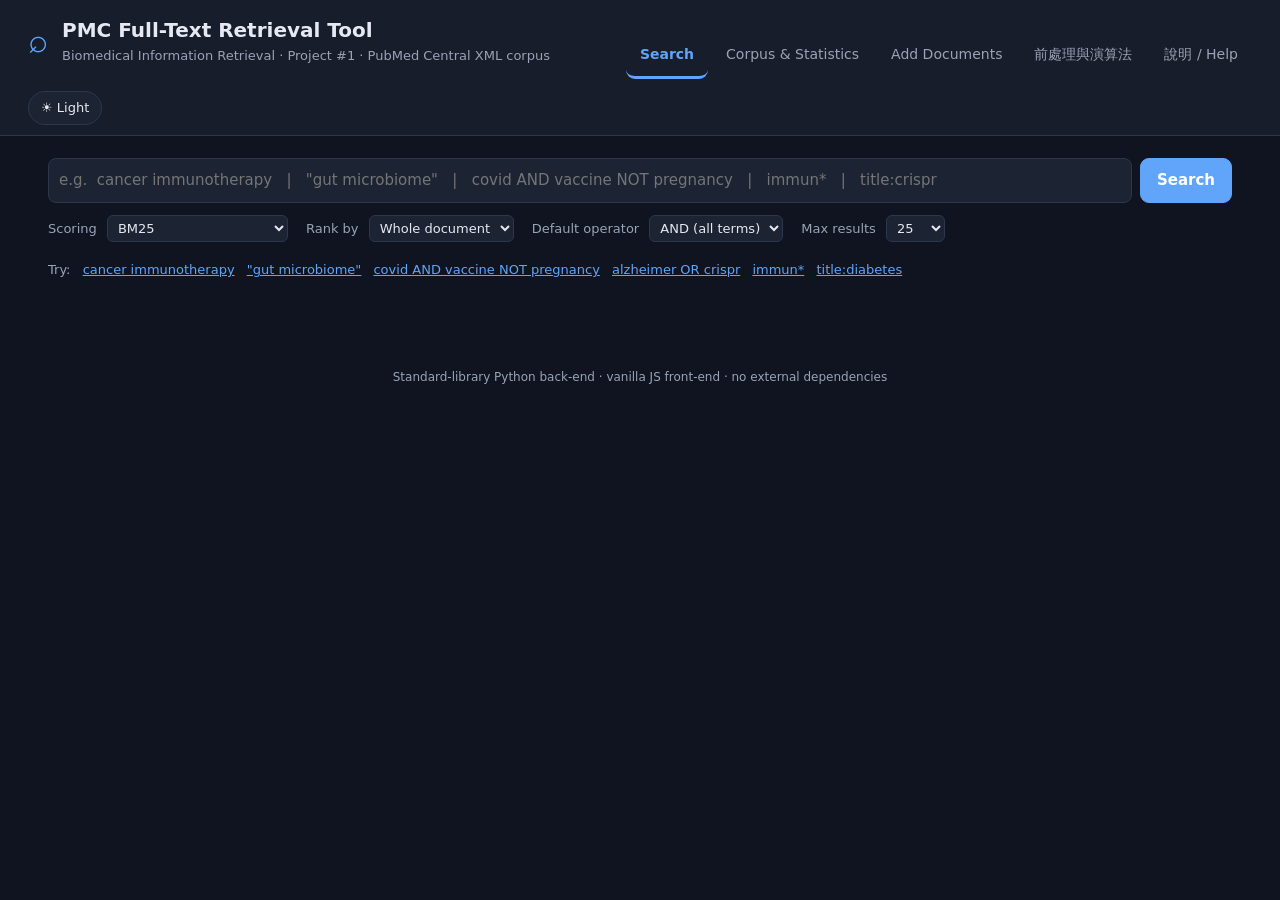
==== static/index.html @ c8be3fc7 "Help: rename course label to 人工智慧資訊檢索 Co-Authored-By: Claude Fable 5.1 <noreply@anthropic.com>" ====
<!doctype html>
<html lang="en">
<head>
<meta charset="utf-8">
<meta name="viewport" content="width=device-width, initial-scale=1">
<title>PMC Full-Text Retrieval Tool</title>
<link rel="stylesheet" href="/static/style.css">
  <script>try{document.documentElement.setAttribute('data-theme',localStorage.getItem('theme')||'dark')}catch(e){document.documentElement.setAttribute('data-theme','dark')}</script>
</head>
<body>
<header class="top">
  <div class="brand">
    <span class="logo">⌕</span>
    <div>
      <h1>PMC Full-Text Retrieval Tool</h1>
      <p class="sub">Biomedical Information Retrieval · Project #1 · PubMed Central XML corpus</p>
    </div>
  </div>
  <nav class="tabs">
    <button class="tab active" data-tab="search">Search</button>
    <button class="tab" data-tab="corpus">Corpus &amp; Statistics</button>
    <button class="tab" data-tab="upload">Add Documents</button>
    <button class="tab" data-tab="algo">前處理與演算法</button>
    <button class="tab" data-tab="help">說明 / Help</button>
  </nav>
  <button id="theme-toggle" class="theme-btn" title="切換深色 / 淺色模式">🌙 Dark</button>
</header>

<main>
  <!-- ============ SEARCH ============ -->
  <section id="tab-search" class="panel active">
    <form id="search-form" class="searchbar" autocomplete="off">
      <input id="q" type="search" placeholder='e.g.  cancer immunotherapy   |   "gut microbiome"   |   covid AND vaccine NOT pregnancy   |   immun*   |   title:crispr' required>
      <button type="submit" class="primary">Search</button>
    </form>
    <div class="options">
      <label>Scoring
        <select id="method">
          <option value="bm25">BM25</option>
          <option value="tfidf">TF-IDF</option>
          <option value="count">Match count (boolean)</option>
        </select>
      </label>
      <label>Rank by
        <select id="scope">
          <option value="all">Whole document</option>
          <option value="abstract">Abstract only</option>
          <option value="body">Body only</option>
          <option value="title">Title only</option>
        </select>
      </label>
      <label>Default operator
        <select id="op">
          <option value="AND">AND (all terms)</option>
          <option value="OR">OR (any term)</option>
        </select>
      </label>
      <label>Max results
        <select id="limit">
          <option>10</option><option selected>25</option><option>50</option><option>100</option>
        </select>
      </label>
      <span class="examples">Try:
        <a href="#" data-q="cancer immunotherapy">cancer immunotherapy</a>
        <a href="#" data-q='"gut microbiome"'>"gut microbiome"</a>
        <a href="#" data-q="covid AND vaccine NOT pregnancy">covid AND vaccine NOT pregnancy</a>
        <a href="#" data-q="alzheimer OR crispr">alzheimer OR crispr</a>
        <a href="#" data-q="immun*">immun*</a>
        <a href="#" data-q="title:diabetes">title:diabetes</a>
      </span>
    </div>

    <div id="analysis" class="analysis hidden"></div>
    <div id="summary" class="summary"></div>
    <div id="term-chart" class="chart-box hidden"></div>
    <div id="results"></div>
  </section>

  <!-- ============ DOCUMENT VIEW ============ -->
  <section id="tab-doc" class="panel">
    <div class="doc-toolbar">
      <button id="back" class="ghost">← Back to results</button>
      <label class="check"><input type="checkbox" id="show-eos" checked> Show sentence boundaries</label>
      <label class="check"><input type="checkbox" id="show-hl" checked> Highlight query terms</label>
      <label class="check"><input type="checkbox" id="only-hits"> Only sentences with matches</label>
    </div>
    <div id="doc"></div>
  </section>

  <!-- ============ CORPUS ============ -->
  <section id="tab-corpus" class="panel">
    <div id="corpus"></div>
  </section>

  <!-- ============ UPLOAD ============ -->
  <section id="tab-upload" class="panel">
    <div class="card">
      <h2>Fetch from PubMed / PMC by ID</h2>
      <p>Paste <b>PMIDs</b> or <b>PMC IDs</b>, one per line (commas, <code>PMID:</code> prefixes and PubMed / PMC URLs are fine too).
        PMIDs are converted with the NCBI ID Converter, the JATS XML is downloaded with E-utilities <code>efetch</code>,
        parsed, indexed immediately and saved to <code>data/</code>. Only open-access articles have full text in PMC;
        for the others the PubMed record (<b>title + abstract</b>) is fetched and indexed instead, so abstract retrieval always works.</p>
      <textarea id="fetch-ids" rows="7" spellcheck="false" placeholder="32895440&#10;PMC7536103&#10;PMID: 33301246"></textarea>
      <div class="row">
        <button id="fetch-btn" class="primary">Fetch &amp; index</button>
        <label class="check"><input type="checkbox" id="fetch-replace"> Re-download if already indexed</label>
        <span id="fetch-msg" class="muted"></span>
      </div>
      <table id="fetch-results" class="fetch hidden"></table>
    </div>
    <div class="card">
      <h2>Add PMC XML documents to the index</h2>
      <p>Select one or more PubMed Central XML files (<code>.xml</code> / <code>.nxml</code>, JATS format, e.g. downloaded from
        <a href="https://pmc.ncbi.nlm.nih.gov/" target="_blank" rel="noopener">pmc.ncbi.nlm.nih.gov</a> or via E-utilities
        <code>efetch.fcgi?db=pmc&amp;id=PMC7536103&amp;retmode=xml</code>). They are parsed, tokenised, stemmed and added
        to the inverted index immediately; a copy is stored in the <code>data/</code> directory.</p>
      <input type="file" id="files" accept=".xml,.nxml,text/xml,application/xml" multiple>
      <button id="upload-btn" class="primary">Upload &amp; index</button>
      <pre id="upload-log" class="log"></pre>
    </div>
    <div class="card">
      <h2>Remove a document</h2>
      <p>Removes the article from the index <b>and deletes its file in <code>data/</code></b>, so it stays removed after a restart.</p>
      <input id="remove-id" placeholder="PMC id, e.g. PMC7536103">
      <button id="remove-btn">Remove from index</button>
      <span id="remove-msg"></span>
    </div>
    <div class="card">
      <h2>Documents in the index <button id="indexed-refresh" class="small">Refresh</button></h2>
      <table id="indexed-list" class="fetch"></table>
    </div>
  </section>

  <!-- ============ ALGORITHMS ============ -->
  <section id="tab-algo" class="panel">
    <div class="card help">
      <h2>1. 斷詞 Tokenization 與小寫化 Case folding</h2>
      <p>規則只有一條：<b>連續的字母或數字</b>是一個 token，其餘字元（連字號、撇號、括號、標點）都是分隔符，接著全部轉小寫。
        這讓 <code>T-cell</code>、<code>T cell</code> 都能互相匹配，但也有代價——下面的反例都是這個系統真實的行為：</p>
      <table class="kv">
        <tr><td><code>US</code>、<code>WHO</code>、<code>IT</code></td><td>小寫後變成 <code>us</code>、<code>who</code>、<code>it</code>，正好是停用詞而被<b>整個丟掉</b>。查 "WHO guidelines" 只剩 guidelines。</td></tr>
        <tr><td><code>AIDS</code> / <code>aids</code></td><td>都變成詞幹 <code>aid</code>，疾病名和「幫助」混在一起（同形異義）。</td></tr>
        <tr><td><code>SARS</code> → <code>sars</code> → <code>sar</code></td><td>Porter 步驟 1a 把結尾的 s 當複數去掉。查 <code>sars</code> 沒問題（查詢詞也走同一條路），但萬用字元 <code>sars*</code> 比對的是索引裡的詞幹 <code>sar</code>，會失敗。</td></tr>
        <tr><td><code>1,024</code>、<code>p&lt;0.05</code></td><td>逗號與小數點切開數字：<code>1</code>、<code>024</code>、<code>0</code>、<code>05</code>。</td></tr>
        <tr><td><code>IL-6</code> / <code>IL6</code></td><td>前者切成 <code>il</code>、<code>6</code>，後者是單一 token <code>il6</code>，兩種寫法對不上（除非用片語 <code>"IL 6"</code>）。</td></tr>
      </table>
      <div class="try">
        <input id="analyze-text" placeholder='輸入一段文字試試，例如：WHO reported that SARS-CoV-2 infected T-cells (n=1,024).' value="WHO reported that SARS-CoV-2 infected T-cells in 1,024 patients. Immunotherapies were generalized by Dr. Smith et al.">
        <button id="analyze-btn" class="primary">分析</button>
      </div>
      <div id="analyze-out"></div>
    </div>

    <div class="card help">
      <h2>2. 停用詞 Stop words：Snowball 經典清單 + 生醫補充</h2>
      <p>經典清單有兩個常見來源：<b>SMART</b> 系統（Salton, 1971）的 571 字清單，以及 <b>Snowball</b> 詞幹器專案附帶的 174 字英文清單（NLTK 內建的就是這份）。
        本系統採用較保守的 Snowball 清單，再加上 17 個生醫論文高頻、但沒有鑑別力的詞（候選字以語料的 document frequency 掃描，只保留沒有主題意義的語氣詞與連接詞）。停用詞被移除後<b>位置編號仍保留</b>，所以片語 <code>"role of the gut"</code> 仍能以 role 與 gut 相距 3 個位置來比對。</p>
      <div class="try"><input id="sw-filter" placeholder="篩選（輸入字母，三份清單同時篩選）"></div>
      <div class="two">
        <div><h4 id="sw-snowball-h">Snowball 英文停用詞 <span class="badge used">本系統使用</span></h4><div id="sw-snowball" class="chips"></div></div>
        <div><h4 id="sw-bio-h">生醫論文補充 <span class="badge used">本系統使用</span></h4><div id="sw-bio" class="chips"></div>
          <p class="hint" style="margin-top:8px">為什麼加這些：<code>et</code>、<code>al</code> 來自 <i>et al.</i>，每篇論文出現數十次；<code>may</code>、<code>might</code>、<code>however</code>、<code>therefore</code>、<code>thus</code>、<code>furthermore</code> 是學術寫作的語氣詞與連接詞，幾乎每篇都出現。曾列入的 <code>us</code> 與 <code>shall</code> 因語料中幾乎不出現、且 us 會誤傷 U.S. 而移除。</p></div>
      </div>
      <h4 id="sw-smart-h">SMART 系統停用詞（Salton, 1971） <span class="badge ref">僅供比較，本系統未使用</span> <button id="sw-smart-toggle" class="small">展開</button></h4>
      <p class="hint" id="sw-smart-note"></p>
      <div id="sw-smart" class="chips hidden"></div>
    </div>

    <div class="card help">
      <h2>3. Porter 詞幹演算法（1980）：五個步驟</h2>
      <p>核心概念是 <b>measure m</b>：把字寫成 [C](VC)<sup>m</sup>[V] 的形式，m 是「母音串接子音串」的次數，例如 m(tr)=0、m(trouble)=1、m(troubles)=2。每條規則都要求去掉字尾後剩餘部分的 m 夠大，避免把短字砍壞（<code>rate</code> 不會變 <code>rat</code>）。</p>
      <table class="kv steps">
        <tr><th>步驟</th><th>規則</th><th>例子</th></tr>
        <tr><td>1a</td><td>複數：sses→ss、ies→i、s→(去掉)；ss 不動</td><td>patients→patient、therapies→therapi、class→class</td></tr>
        <tr><td>1b</td><td>去 -ed / -ing（剩餘部分須含母音），再修補結尾：at/bl/iz 補 e、雙子音變單、cvc 補 e</td><td>generalized→generalize、hopping→hop、filing→file</td></tr>
        <tr><td>1c</td><td>結尾 y→i（剩餘部分含母音）</td><td>therapy→therapi、happy→happi</td></tr>
        <tr><td>2</td><td>m&gt;0 時長字尾對應：ational→ate、ization→ize、iveness→ive、biliti→ble …</td><td>organization→organize、sensitiviti→sensitive</td></tr>
        <tr><td>3</td><td>m&gt;0 時：icate→ic、ative→(去)、alize→al、ical→ic、ful / ness→(去)</td><td>generalize→general、analytical→analytic</td></tr>
        <tr><td>4</td><td>m&gt;1 時直接砍字尾：ement、ance、ence、able、ment、ant、ent、ism、ate、iti、ous、ive、ize、ion(前面須為 s/t)、al、er、ic、ou</td><td>general→gener、organize→organ、adjustment→adjust</td></tr>
        <tr><td>5a / 5b</td><td>去掉結尾 e（m&gt;1，或 m=1 且非 cvc）；ll→l（m&gt;1）</td><td>activate→activ、controll→control</td></tr>
      </table>
      <div class="try">
        <input id="stem-word" placeholder="輸入一個或多個字，以空白或逗號分隔" value="immunotherapies, generalized, organization, analyses, sars">
        <button id="stem-btn" class="primary">逐步詞幹化</button>
      </div>
      <div id="stem-out"></div>

      <h4>它做得好的地方（同一概念的變形合併）</h4>
      <div id="stem-good" class="stem-groups"></div>
      <h4>反例：演算法無法處理的情況</h4>
      <p class="hint">Porter 是純規則、不查字典，所以會有兩種錯誤：<b>over-stemming</b>（不同意思的字被併成同一詞幹）與 <b>under-stemming</b>（同一個字的變形沒被併在一起）。以下全部是本系統即時計算的真實結果。</p>
      <div id="stem-bad" class="stem-groups"></div>
    </div>

    <div class="card help">
      <h2>4. 實作來源：現成函式庫 vs 從零實作</h2>
      <table class="kv">
        <tr><td>本專案</td><td><code>ir/porter.py</code> 依 Porter 1980 論文的五步驟描述自行實作，<code>ir/stopwords.py</code> 為手動整理的清單，<code>ir/tokenizer.py</code> 為正規表達式斷詞。整個專案<b>只用 Python 標準庫</b>，沒有 import 任何第三方套件；單元測試以 Porter 論文附的範例驗證輸出。</td></tr>
        <tr><td>NLTK</td><td><code>nltk.stem.PorterStemmer</code>（含 Porter 原版與 NLTK 修訂版）、<code>nltk.stem.SnowballStemmer("english")</code>（Porter2，較新的改良版）、<code>nltk.corpus.stopwords</code>（即 Snowball 174 字清單）。</td></tr>
        <tr><td>snowballstemmer / PyStemmer</td><td>Snowball 官方的 C 實作與 Python 綁定，支援 20 多種語言，速度最快。</td></tr>
        <tr><td>scikit-learn</td><td><code>sklearn.feature_extraction.text.ENGLISH_STOP_WORDS</code>（318 字，源自 Glasgow IR 清單）；<code>TfidfVectorizer</code> 可直接做 TF-IDF，但不含詞幹化。</td></tr>
        <tr><td>spaCy / Stanza</td><td>不做詞幹化而做 <b>lemmatization</b>（查字典還原原形：mice→mouse、analyses→analysis），需要詞性標注模型，能修正上面大部分反例，但無法用純標準庫實作。</td></tr>
      </table>
    </div>
  </section>

  <!-- ============ HELP ============ -->
  <section id="tab-help" class="panel">
    <div class="card help">
      <p class="hint">滑鼠移到 <i class="info" data-tip="像這樣：專有名詞旁的圓圈圖示會顯示中文解釋。">ⓘ</i> 圖示上可看到專有名詞的解釋。</p>

      <h2>查詢語法</h2>
      <table class="kv">
        <tr><td><code>cancer immunotherapy</code></td><td>一般關鍵字，以「預設運算子」組合：<b>AND</b> 表示每個詞都要出現，<b>OR</b> 表示任一個詞出現即可</td></tr>
        <tr><td><code>covid AND vaccine NOT pregnancy</code></td><td>Boolean 運算子<i class="info" data-tip="布林檢索模型：把每個詞對應到「包含該詞的文件集合」，再用交集 (AND)、聯集 (OR)、差集 (NOT) 做集合運算。">ⓘ</i>（<code>AND</code>、<code>OR</code>、<code>NOT</code>、<code>-term</code>），可加括號；優先順序<i class="info" data-tip="運算子優先順序 (precedence)：NOT 最先結合，其次 AND，最後 OR。例如 a OR b AND c 會被解讀成 a OR (b AND c)。">ⓘ</i> 為 NOT &gt; AND &gt; OR</td></tr>
        <tr><td><code>"gut microbiome"</code></td><td>Phrase query<i class="info" data-tip="片語查詢：詞必須「相鄰且順序相同」。系統利用倒排索引中記錄的詞位置 (position) 來檢查相鄰關係。">ⓘ</i>，使用 positional index<i class="info" data-tip="位置索引：倒排索引除了記錄「哪些文件含有此詞」，也記錄「該詞出現在文件的第幾個位置」，因此能支援片語與鄰近查詢。">ⓘ</i> 比對；片語中的 stop word<i class="info" data-tip="停用詞：the、of、is 等出現頻率極高但沒有辨識力的詞。索引時移除以縮小索引並提高效率。">ⓘ</i> 會被跳過但保留位置間距，例如 <code>"role of the gut"</code> 會比對 role 與 gut 相距 3 個位置</td></tr>
        <tr><td><code>immun*</code></td><td>Prefix wildcard<i class="info" data-tip="前綴萬用字元：展開成索引中所有以 immun 開頭的詞 (immun, immunotherapi, immunosuppress…)，再以 OR 合併其結果。">ⓘ</i>，比對所有以 <em>immun</em> 開頭的索引詞</td></tr>
        <tr><td><code>title:crispr</code>、<code>abstract:vaccine</code>、<code>body:…</code></td><td>Field 限制<i class="info" data-tip="欄位檢索：索引時記錄每篇文件的標題、摘要、內文在位置流中的區間，查詢時只保留落在該區間的命中位置。">ⓘ</i>，只在指定欄位中比對</td></tr>
      </table>

      <h2>新增文章</h2>
      <p>在 <b>Add Documents</b> 分頁貼上 PMID 或 PMC ID（每行一個），按 <b>Fetch &amp; index</b>：系統先用 NCBI ID Converter 把 PMID 轉成 PMCID，再用 E-utilities <code>efetch</code> 下載 JATS XML，解析後立即建入索引並存到 <code>data/</code>。只有 open access 文章在 PMC 有全文；沒有全文的 PMID 會改從 PubMed 抓<b>標題與摘要</b>建索引（文件 ID 以 <code>PMID</code> 開頭，狀態表標示 abstract only）。</p>

      <h2>處理流程 (pipeline)</h2>
      <ol>
        <li><b>Parsing 解析</b> – 讀取 JATS XML<i class="info" data-tip="JATS (Journal Article Tag Suite)：PubMed Central 全文文章使用的 XML 標準格式，內含 <front>(書目資料)、<body>(內文)、<back>(參考文獻) 三大區塊。">ⓘ</i>，取出標題、摘要、章節標題、內文段落與 metadata（作者、期刊、年份、關鍵字）。引用標記、表格與參考文獻清單會被移除，避免大量無意義的數字與人名進入索引。</li>
        <li><b>Tokenization 斷詞</b><i class="info" data-tip="斷詞：把連續文字切成一個個 token (詞)。本系統以「連續的字母或數字」為一個 token，連字號會切開：COVID-19 → covid、19。">ⓘ</i> – 以連續的字母/數字為單位；連字號會切開（<code>COVID-19</code> → <code>covid</code>、<code>19</code>）。</li>
        <li><b>Normalization 正規化</b> – 轉小寫、移除 191 個 stop word、以 Porter stemming<i class="info" data-tip="Porter 詞幹演算法 (1980)：用五個步驟依序去除英文字尾 (-s, -ed, -ing, -ation, -ness…)，把 immunotherapy / immunotherapies 都化為同一詞幹 immunotherapi，使不同詞形能互相匹配。本系統為自行實作。">ⓘ</i> 取詞幹（自行實作 1980 年的演算法）。</li>
        <li><b>Indexing 建立索引</b> – Inverted index<i class="info" data-tip="倒排索引：以「詞」為 key，value 是含有此詞的文件清單 (posting list)。查詢時直接查表，不必掃描全部文件。本系統的 posting 還記錄每個出現位置。">ⓘ</i>：<code>term → {doc → [positions]}</code>，並記錄文件長度與各欄位的位置區間。</li>
        <li><b>Matching 比對</b> – 對 posting list 做集合運算 (AND/OR/NOT)、以位置差比對片語、展開前綴萬用字元。</li>
        <li><b>Field scoring 分欄評分</b> – 每篇命中文件同時計算四個分數：整篇 (all)、title、abstract、body。欄位分數只使用落在該欄位的命中位置，長度正規化也改用該欄位自己的長度與語料中該欄位的平均長度（摘要跟摘要比、內文跟內文比）。<b>Rank by</b> 選單決定用哪個分數排序；選 abstract 時只在摘要有命中的文件才會出現。結果卡右側會並列顯示三個欄位分數。</li>
        <li><b>Ranking 排序</b> – Okapi BM25<i class="info" data-tip="BM25：目前最常用的機率式排序函數。分數 = Σ IDF(t) × tf×(k1+1) / (tf + k1×(1−b+b×dl/avgdl))。tf 越高分數越高但會飽和 (k1=1.5 控制)，長文件會被正規化 (b=0.75 控制)，稀有詞 (IDF 高) 權重較大。">ⓘ</i>（k1 = 1.5、b = 0.75），或 TF-IDF<i class="info" data-tip="TF-IDF：詞頻 (term frequency，詞在文件中出現次數) × 逆文件頻率 (inverse document frequency，log(N/df)，出現在越少文件的詞越重要)。本系統使用 (1+log tf) × log(N/df) 再除以 √文件長度做正規化。">ⓘ</i>，或單純命中次數；標題中的命中乘以 1.25 倍加權。</li>
        <li><b>Presentation 呈現</b> – 以最相關的句子作為 snippet<i class="info" data-tip="摘要片段：從文件中挑出「含最多不同查詢詞」的句子顯示，並將命中的詞反白。">ⓘ</i>、關鍵字反白、命中位置分布圖 (match map)、詞頻圖表與文件統計。</li>
      </ol>

      <h2>句子偵測 (EOS<i class="info" data-tip="End Of Sentence：句子結尾。單純以句號切分在生醫文獻中會嚴重高估句數 (Fig. 2、et al.、0.05、E. coli 都含句號)，因此需要規則判斷。">ⓘ</i>) – 規則式方法</h2>
      <p>候選的句子邊界為 <code>. ! ?</code>（或刪節號）加上可有可無的右引號/右括號，之後接空白。符合以下任一情況時<em>不會</em>切句：</p>
      <ul>
        <li>下一個字元是小寫字母（句子應以大寫、數字、括號或符號開頭）；</li>
        <li>句號前的詞是已知縮寫<i class="info" data-tip="縮寫表 (abbreviation list)：e.g., i.e., et al., Fig., Dr., vs., approx., No., Ref., Eq., Vol., Jan. 等約 90 個，定義在 ir/sentence.py。">ⓘ</i>（<em>e.g., i.e., et al., Fig., Dr., vs., approx., No., Ref., Eq., Vol., Jan.…</em>）；</li>
        <li>句號前的詞只有一個字母（人名縮寫 <em>J. R. Smith</em>、屬名 <em>E. coli</em>）或是帶點的縮寫（<em>a.m.</em>、<em>U.S.</em>）；</li>
        <li>句號夾在數字之間（<em>0.05</em>）— 後面沒有空白，根本不會成為候選。</li>
      </ul>
      <p>段落結尾與標題一定視為句子結束。介面同時顯示 naive 方法<i class="info" data-tip="樸素方法：遇到每一個 . ! ? 就切一句，作為比較基準 (baseline)。在本語料庫中 naive 約 9,000 句，規則式約 6,800 句。">ⓘ</i>（見到 <code>. ! ?</code> 就切）的句數以供比較。</p>

      <h2>統計指標說明</h2>
      <table class="kv">
        <tr><td>Characters</td><td>字元數（含空白）；另有不含空白的版本</td></tr>
        <tr><td>Tokens / Words</td><td>token 為字母或數字的連續片段；word 只計純字母的 token（不含 2020、19 這類數字）</td></tr>
        <tr><td>Unique words</td><td>轉小寫後不重複的 word 數量</td></tr>
        <tr><td>Index terms / Unique terms</td><td>經 stop word 移除與 stemming 後留下的索引詞數量／不重複詞幹數量</td></tr>
        <tr><td>Sentences</td><td>規則式 EOS 偵測得到的句數；naive 為基準值</td></tr>
        <tr><td>Lexical diversity</td><td>詞彙多樣性<i class="info" data-tip="= 不重複詞幹數 ÷ 索引詞總數 (type-token ratio)。越接近 1 表示用詞越多樣。">ⓘ</i> = unique terms ÷ index terms</td></tr>
        <tr><td>df / cf</td><td>df<i class="info" data-tip="document frequency：含有此詞的文件數，用於計算 IDF。">ⓘ</i> = 含此詞的文件數；cf<i class="info" data-tip="collection frequency：此詞在整個語料庫中出現的總次數。">ⓘ</i> = 此詞在全語料庫的總出現次數</td></tr>
      </table>
      <p class="author"><b>作者</b> 胡元楨 · 學號 P77141105 · 人工智慧資訊檢索 專案一</p>
    </div>
  </section>
</main>
<footer>Standard-library Python back-end · vanilla JS front-end · no external dependencies</footer>
<script src="/static/app.js"></script>
</body>
</html>
---- static/style.css ----
:root{--bg:#f6f7fb;--card:#fff;--surface:#fff;--surface2:#f9fafb;--surface3:#f3f4f8;--ink:#1d2333;--muted:#6b7280;--line:#e5e7ef;--accent:#2563eb;--accent2:#7c3aed;--mark:#fde68a;--ok:#059669;--warn:#d97706;--danger:#dc2626;--bar:#93c5fd;--bar2:#c4b5fd;--code:#eef0f6;--track:#eef0f6;--tip-bg:#1d2333;--tip-ink:#f8fafc;--hit:#fffbea;--ellip-bg:#f3e8ff;--ellip:#7c3aed;--accent-soft:#eff6ff;--accent-line:#bfdbfe}
:root[data-theme="dark"]{--bg:#0f1420;--card:#171d2b;--surface:#1c2333;--surface2:#212a3b;--surface3:#263043;--ink:#e6e9f2;--muted:#9aa3b5;--line:#2d374b;--accent:#60a5fa;--accent2:#a78bfa;--mark:#7a5c0a;--ok:#34d399;--warn:#fbbf24;--danger:#f87171;--bar:#3b82f6;--bar2:#8b5cf6;--code:#263043;--track:#2a3347;--tip-bg:#e6e9f2;--tip-ink:#111827;--hit:#2a2a1a;--ellip-bg:#3b2a63;--ellip:#c4b5fd;--accent-soft:#1e2a44;--accent-line:#2f4a7a;color-scheme:dark}
*{box-sizing:border-box}
html,body{margin:0;padding:0;background:var(--bg);color:var(--ink);font:15px/1.55 system-ui,-apple-system,"Segoe UI",Roboto,"Helvetica Neue",Arial,sans-serif}
a{color:var(--accent)}
code{background:var(--code);padding:1px 5px;border-radius:4px;font-size:.9em}
header.top{background:var(--card);border-bottom:1px solid var(--line);padding:14px 28px 0;display:flex;align-items:flex-end;flex-wrap:wrap;gap:12px 18px}
.brand{display:flex;gap:14px;align-items:center;padding-bottom:12px}
.logo{font-size:34px;color:var(--accent)}
h1{margin:0;font-size:20px}
.sub{margin:0;color:var(--muted);font-size:13px}
.tabs{display:flex;gap:4px;margin-left:auto}
.tab{background:none;border:0;border-bottom:3px solid transparent;padding:10px 14px;font-size:14px;cursor:pointer;color:var(--muted)}
.tab.active{color:var(--accent);border-bottom-color:var(--accent);font-weight:600}
main{max-width:1240px;margin:0 auto;padding:22px 28px 60px}
.panel{display:none}.panel.active{display:block}
.hidden{display:none!important}
footer{color:var(--muted);font-size:12px;text-align:center;padding:20px}

.searchbar{display:flex;gap:8px}
.searchbar input{flex:1;font-size:17px;padding:12px 16px;border:1px solid var(--line);border-radius:10px;background:var(--surface);color:var(--ink)}
button{font:inherit;padding:10px 16px;border-radius:9px;border:1px solid var(--line);background:var(--surface);color:var(--ink);cursor:pointer}
button.primary{background:var(--accent);border-color:var(--accent);color:#fff;font-weight:600}
button.ghost{background:transparent}
.options{display:flex;gap:18px;align-items:center;flex-wrap:wrap;margin:12px 0 6px;font-size:13px;color:var(--muted)}
.options select{margin-left:6px;font:inherit;padding:4px 6px;border-radius:6px;border:1px solid var(--line);background:var(--surface);color:var(--ink)}
.examples a{margin-left:8px}

.analysis{background:var(--card);border:1px solid var(--line);border-radius:10px;padding:10px 14px;margin:10px 0;font-size:13px;display:flex;flex-wrap:wrap;gap:8px;align-items:center}
.chip{display:inline-flex;gap:6px;align-items:center;border-radius:999px;padding:3px 10px;border:1px solid var(--line);background:var(--surface2)}
.chip.term{border-color:var(--accent-line);background:var(--accent-soft)}
.chip.stopword{color:var(--muted);text-decoration:line-through}
.chip.operator{background:#f3e8ff;border-color:#e9d5ff;font-weight:600}
.chip.field{background:#ecfdf5;border-color:#a7f3d0}
.chip small{color:var(--muted)}
.summary{margin:8px 0;color:var(--muted);font-size:14px}

.result{background:var(--card);border:1px solid var(--line);border-radius:12px;padding:14px 16px;margin:12px 0;display:grid;grid-template-columns:minmax(0,1fr) 300px;gap:18px}
.result>div{min-width:0;overflow-wrap:anywhere}
.result .rank{color:var(--muted);font-size:12px}
.result h3{margin:2px 0 4px;font-size:15px;line-height:1.3}
.result h3 a{text-decoration:none;color:var(--ink)}
.result h3 a:hover{color:var(--accent)}
.meta{color:var(--muted);font-size:13px}
.snippet{margin:8px 0;font-size:13.5px;line-height:1.5}
.snippet .ellip,.ellip{color:var(--ellip);font-weight:700;padding:0 3px;background:var(--ellip-bg);border-radius:4px}
mark{background:var(--mark);padding:0 2px;border-radius:3px}
.hits{display:flex;flex-wrap:wrap;gap:6px;font-size:12px;margin-top:6px}
.hits .chip{padding:1px 8px}
.side{font-size:12px;color:var(--muted);min-width:0}
.scorebar{height:8px;background:var(--track);border-radius:4px;overflow:hidden;margin:4px 0 8px}
.scorebar i{display:block;height:100%;background:linear-gradient(90deg,var(--accent),var(--accent2))}
.mmap-row{display:grid;grid-template-columns:66px 1fr 34px;gap:6px;align-items:center;margin:2px 0}
.mmap-row>span{font-size:10px;font-weight:700;text-transform:uppercase;letter-spacing:.03em;padding:1px 4px;border-radius:4px;text-align:center;white-space:nowrap}
.mmap-row>em{font-style:normal;font-size:12px;color:var(--ink);text-align:right}
.mmap{display:flex;gap:1px;height:18px;align-items:flex-end;background:var(--surface3);border-radius:4px;padding:2px}
.mmap i{flex:1;opacity:.9;border-radius:1px}
.mmap.title i{background:#d97706}.mmap.abstract i{background:#2563eb}.mmap.body i{background:#059669}
.ministats{width:100%;border-collapse:separate;border-spacing:6px 2px;margin:8px -6px 0;font-size:11px}
.ministats th{font-weight:700;text-align:right;padding:2px 6px;border-radius:4px;font-size:10px;text-transform:uppercase;letter-spacing:.03em}
.ministats th:first-child{text-align:left}
.ministats td{text-align:right;padding:1px 6px;font-variant-numeric:tabular-nums;background:none!important}
.ministats td:first-child{text-align:left;color:var(--muted)}
.ministats b{color:var(--ink);font-weight:600}
table.bystats{margin:0 0 12px}
table.bystats th{text-align:right;padding:4px 10px;font-size:12px;border-radius:4px}
table.bystats th:first-child{text-align:left}
table.bystats td{text-align:right;font-variant-numeric:tabular-nums;background:none!important}
table.bystats td:first-child{text-align:left}

.chart-box{background:var(--card);border:1px solid var(--line);border-radius:12px;padding:12px 16px;margin:12px 0}
.chart-box h4{margin:0 0 6px;font-size:13px;color:var(--muted);font-weight:600}
svg text{font-family:inherit}
.legend{display:flex;flex-wrap:wrap;gap:12px;font-size:12px;color:var(--muted);margin-top:4px}
.legend i{display:inline-block;width:12px;height:12px;border-radius:2px;margin-right:4px;vertical-align:-2px}

.doc-toolbar{display:flex;gap:18px;align-items:center;flex-wrap:wrap;margin-bottom:12px}
.check{font-size:13px;color:var(--muted)}
.card{background:var(--card);border:1px solid var(--line);border-radius:12px;padding:18px 22px;margin:0 0 16px}
.card h2{margin:0 0 10px;font-size:18px}
.doc-head h2{font-size:20px;margin:0 0 6px;line-height:1.3;overflow-wrap:anywhere}
.tiles{display:grid;grid-template-columns:repeat(auto-fill,minmax(150px,1fr));gap:10px;margin:12px 0}
.tile{background:var(--surface2);border:1px solid var(--line);border-radius:10px;padding:10px 12px}
.tile b{display:block;font-size:20px}
.tile span{font-size:12px;color:var(--muted)}
.tile.accent{background:var(--accent-soft);border-color:var(--accent-line)}
.two{display:grid;grid-template-columns:1fr 1fr;gap:16px}
@media (max-width:900px){.two{grid-template-columns:1fr}.result{grid-template-columns:1fr}}
.text h3{font-size:16px;margin:18px 0 6px;color:var(--accent2)}
.text .abstract{background:var(--surface2);border-left:3px solid var(--accent);padding:8px 12px;border-radius:0 8px 8px 0}
.text p{margin:8px 0}
.sent{position:relative}
.eos .sent{border-bottom:1px dotted var(--line);margin-right:3px}
.eos .sent::after{content:"⏎" attr(data-n);color:var(--muted);font-size:10px;vertical-align:super;margin-left:2px}
.sent.hit{background:var(--hit)}
.nohl mark{background:transparent;padding:0}
.onlyhits .sent:not(.hit){display:none}
.kv td{padding:4px 10px;vertical-align:top;border-bottom:1px solid var(--line)}
table.grid{width:100%;border-collapse:collapse;font-size:13px;background:var(--card)}
table.grid th,table.grid td{padding:6px 8px;border-bottom:1px solid var(--line);text-align:right;white-space:nowrap}
table.grid th{cursor:pointer;background:var(--surface3);position:sticky;top:0}
table.grid td:first-child,table.grid th:first-child,table.grid td:nth-child(2),table.grid th:nth-child(2){text-align:left}
table.grid td.t{white-space:normal;max-width:380px}
table.grid tr:hover{background:var(--surface2)}
.log{background:#0f172a;color:#e2e8f0;padding:10px;border-radius:8px;min-height:40px;font-size:12px;white-space:pre-wrap}
input[type=text],input:not([type]),input[type=search]{font:inherit;padding:8px 10px;border:1px solid var(--line);border-radius:8px;min-width:260px;background:var(--surface);color:var(--ink)}
.vocab{display:flex;flex-wrap:wrap;gap:6px;font-size:12px}
.help ol li,.help ul li{margin:4px 0}

/* hover tooltips for technical terms in the Help tab */
.hint{color:var(--muted);font-size:13px;margin:0 0 10px}
.info{position:relative;display:inline-block;font-style:normal;color:var(--accent);cursor:help;margin:0 2px;font-size:13px;vertical-align:1px}
.info::after{content:attr(data-tip);position:absolute;left:50%;bottom:calc(100% + 8px);transform:translateX(-50%);width:320px;max-width:80vw;background:var(--tip-bg);color:var(--tip-ink);font-size:12.5px;line-height:1.5;padding:9px 12px;border-radius:8px;box-shadow:0 6px 20px rgba(0,0,0,.18);white-space:normal;opacity:0;visibility:hidden;transition:opacity .12s;z-index:50;pointer-events:none;text-align:left;font-weight:400}
.info::before{content:"";position:absolute;left:50%;bottom:calc(100% + 2px);transform:translateX(-50%);border:6px solid transparent;border-top-color:var(--tip-bg);opacity:0;visibility:hidden;transition:opacity .12s;z-index:51}
.info:hover::after,.info:hover::before,.info:focus::after,.info:focus::before{opacity:1;visibility:visible}
.help h2{margin-top:22px}
.help .kv td:first-child{white-space:nowrap}
/* fetch by id / index maintenance */
textarea{font:inherit;font-family:ui-monospace,SFMono-Regular,Menlo,Consolas,monospace;font-size:14px;width:100%;max-width:640px;padding:10px 12px;border:1px solid var(--line);border-radius:8px;background:var(--surface);color:var(--ink);resize:vertical;display:block;margin-bottom:10px}
.row{display:flex;align-items:center;gap:14px;flex-wrap:wrap}
label.check{display:inline-flex;align-items:center;gap:6px;color:var(--muted);cursor:pointer}
.muted{color:var(--muted);font-size:13px}
button.small{padding:4px 10px;font-size:13px;border-radius:7px;vertical-align:middle;margin-left:8px}
button.danger{color:var(--danger);border-color:var(--danger)}
button.danger:hover{background:var(--surface2)}
table.fetch{width:100%;border-collapse:collapse;margin-top:12px;font-size:14px}
table.fetch th,table.fetch td{text-align:left;padding:7px 10px;border-bottom:1px solid var(--line);vertical-align:top}
table.fetch th{color:var(--muted);font-weight:600;font-size:12px;text-transform:uppercase;letter-spacing:.03em}
.status{font-weight:600;white-space:nowrap}
.status-added{color:var(--ok)}.status-updated{color:var(--accent)}.status-exists{color:var(--muted)}.status-error{color:var(--danger)}
.content{font-size:12px;padding:2px 8px;border-radius:999px;white-space:nowrap;font-weight:600}
.content.full{background:#dcfce7;color:#166534}.content.abs{background:#fef3c7;color:#92400e}
/* per-field scores */
.fieldscores{display:grid;grid-template-columns:auto 1fr auto;gap:3px 8px;align-items:center;font-size:11px;color:var(--muted);margin:0 0 8px}
.fieldscores span.sel{color:var(--accent);font-weight:700}
.fieldscores i{display:block;height:6px;background:var(--track);border-radius:3px;overflow:hidden}
.fieldscores i b{display:block;height:100%;background:var(--bar2)}
.fieldscores em{font-style:normal;font-variant-numeric:tabular-nums;min-width:44px;text-align:right;color:var(--ink)}
.author{font-size:15px;color:var(--ink);background:var(--surface2);border-left:4px solid var(--accent);padding:8px 12px;border-radius:6px;margin:22px 0 0}
/* algorithms tab */
.try{display:flex;gap:10px;align-items:center;margin:12px 0;flex-wrap:wrap}
.try input{flex:1;min-width:280px}
.chips{display:flex;flex-wrap:wrap;gap:6px}
.chip.sw{font-size:13px;padding:2px 9px}
.chip.extra{background:#fef3c7;border-color:#fcd34d;font-weight:600}
.help h4{margin:16px 0 8px;font-size:14px;color:var(--muted)}
table.steps th,table.tokens th{text-align:left;padding:4px 10px;color:var(--muted);font-size:12px;border-bottom:1px solid var(--line)}
table.tokens tr.sw td{color:var(--muted)}
.trace{margin:10px 0}
.trace-h{margin-bottom:4px}
.trace-h code{font-size:15px}
.stem-groups{display:flex;flex-direction:column;gap:8px}
.stem-group{display:flex;flex-wrap:wrap;gap:6px;align-items:center;padding:8px 10px;border:1px solid var(--line);border-radius:8px;background:var(--surface2)}
.stem-group .why{flex-basis:100%;color:var(--muted);font-size:13px}
.tag{font-size:11px;font-weight:700;padding:2px 8px;border-radius:999px;text-transform:uppercase;letter-spacing:.03em}
.tag.over{background:#fee2e2;color:#991b1b}.tag.under{background:#fef3c7;color:#92400e}
.verdict{font-size:13px;font-weight:600;margin-left:4px}
.verdict.ok{color:var(--ok)}.verdict.no{color:var(--danger)}
.badge{font-size:11px;font-weight:700;padding:2px 8px;border-radius:999px;vertical-align:middle;margin-left:4px}
.badge.used{background:#dcfce7;color:#166534}.badge.ref{background:var(--surface3);color:var(--muted);border:1px solid var(--line)}
.chip.smartonly{background:var(--surface3);color:var(--muted)}
/* per-field hit counts */
.fsplit{display:inline-flex;gap:3px;margin-left:2px}
.fsplit em,.legend em{font-style:normal;font-size:11px;font-weight:700;padding:0 5px;border-radius:4px;min-width:14px;text-align:center}
.legend{display:inline-flex;gap:3px;margin-right:6px;align-items:center}
.legend em{font-size:10px;text-transform:uppercase;letter-spacing:.03em}
.f-title{background:#fde68a;color:#78350f}.f-abstract{background:#bfdbfe;color:#1e3a8a}.f-body{background:#d1fae5;color:#065f46}
.fhits{display:flex;gap:6px;flex-wrap:wrap;margin:2px 0 6px}
.fhits span{padding:2px 8px;border-radius:6px;font-size:12px}
.fhits b{margin-left:3px}
.fhits-label{font-size:12px;color:var(--muted);margin-top:4px}
.ministats,.ministats td,.ministats th{white-space:nowrap}
.hits{overflow-wrap:normal}
/* theme toggle */
.theme-btn{padding:6px 12px;font-size:13px;border-radius:999px;display:inline-flex;gap:6px;align-items:center;align-self:center;margin-bottom:10px}
/* dark-mode overrides for coloured chips / badges */
:root[data-theme="dark"] .f-title{background:#5a3d05;color:#fde68a}
:root[data-theme="dark"] .f-abstract{background:#1e3a8a;color:#bfdbfe}
:root[data-theme="dark"] .f-body{background:#064e3b;color:#a7f3d0}
:root[data-theme="dark"] .chip.operator{background:#3b2a63;border-color:#5b4a8a}
:root[data-theme="dark"] .chip.field{background:#064e3b;border-color:#0f766e}
:root[data-theme="dark"] .chip.extra{background:#5a3d05;border-color:#92400e}
:root[data-theme="dark"] .content.full{background:#064e3b;color:#a7f3d0}
:root[data-theme="dark"] .content.abs{background:#5a3d05;color:#fde68a}
:root[data-theme="dark"] .tag.over{background:#7f1d1d;color:#fecaca}
:root[data-theme="dark"] .tag.under{background:#5a3d05;color:#fde68a}
:root[data-theme="dark"] .badge.used{background:#064e3b;color:#a7f3d0}
:root[data-theme="dark"] mark{color:#fff7d6}
:root[data-theme="dark"] .log{background:#0b1020;border:1px solid var(--line)}
.sub-h{margin:6px 0;color:var(--muted);font-size:13px}
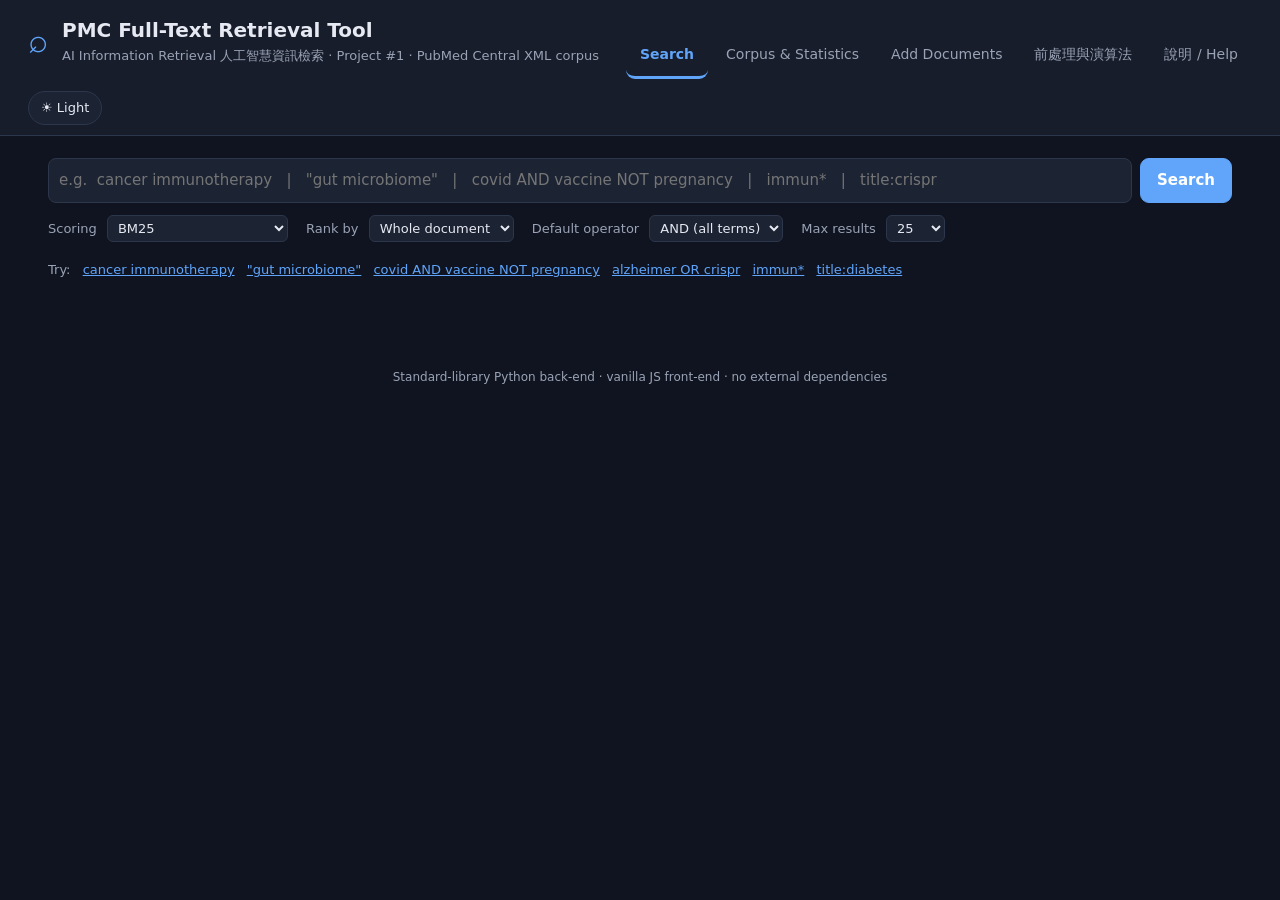
==== commit 0c272d7a: "Rename course to AI Information Retrieval (人工智慧資訊檢索) in README, script and site header Co-Authored-B" ====
--- a/static/index.html
+++ b/static/index.html
@@ -13,7 +13,7 @@
     <span class="logo">⌕</span>
     <div>
       <h1>PMC Full-Text Retrieval Tool</h1>
-      <p class="sub">Biomedical Information Retrieval · Project #1 · PubMed Central XML corpus</p>
+      <p class="sub">AI Information Retrieval 人工智慧資訊檢索 · Project #1 · PubMed Central XML corpus</p>
     </div>
   </div>
   <nav class="tabs">
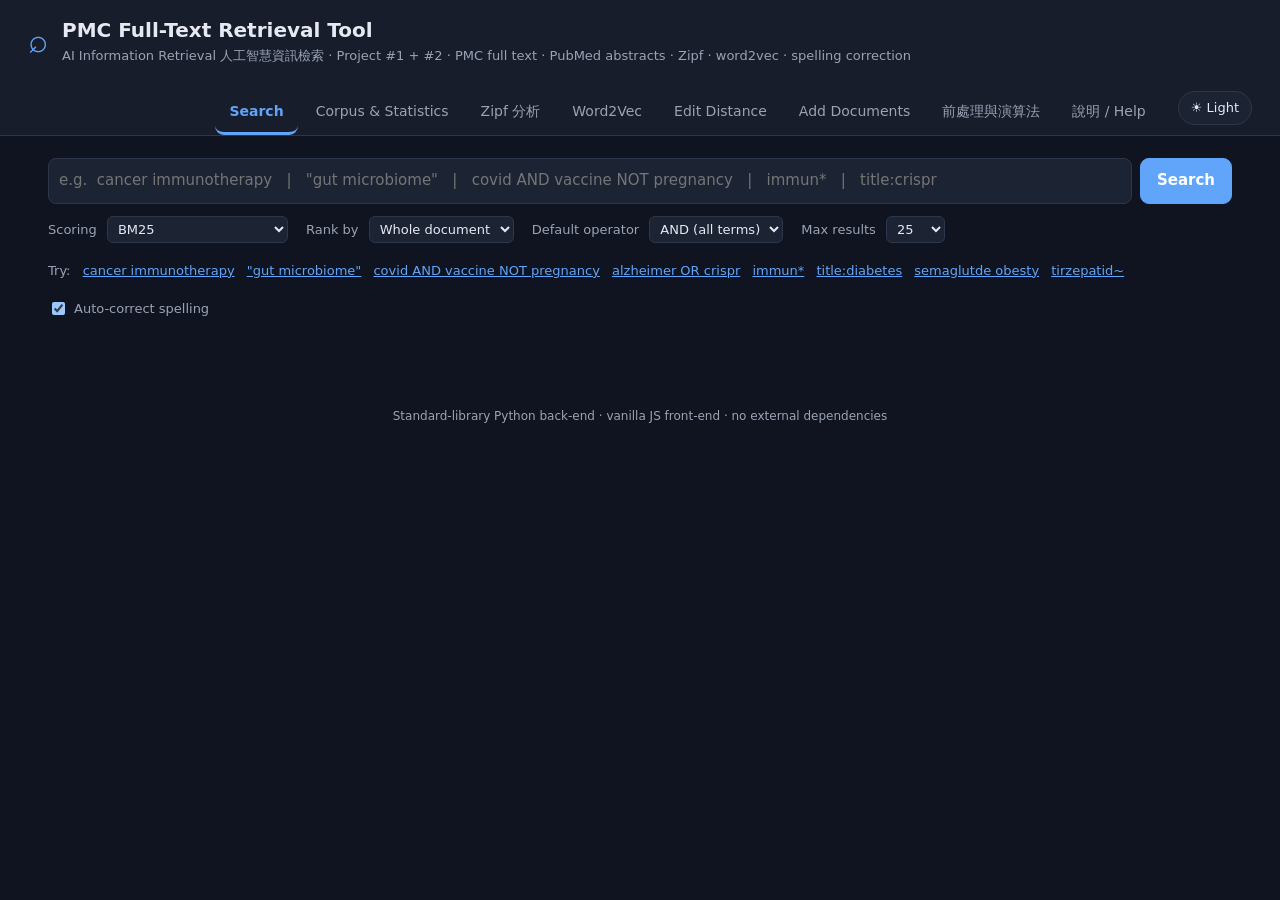
==== commit 455b30d8: "Project #2: PubMed abstract collection, Zipf analysis, word2vec, edit-distance spelling correction -" ====
--- a/static/index.html
+++ b/static/index.html
@@ -13,12 +13,15 @@
     <span class="logo">⌕</span>
     <div>
       <h1>PMC Full-Text Retrieval Tool</h1>
-      <p class="sub">AI Information Retrieval 人工智慧資訊檢索 · Project #1 · PubMed Central XML corpus</p>
+      <p class="sub">AI Information Retrieval 人工智慧資訊檢索 · Project #1 + #2 · PMC full text · PubMed abstracts · Zipf · word2vec · spelling correction</p>
     </div>
   </div>
   <nav class="tabs">
     <button class="tab active" data-tab="search">Search</button>
     <button class="tab" data-tab="corpus">Corpus &amp; Statistics</button>
+    <button class="tab" data-tab="zipf">Zipf 分析</button>
+    <button class="tab" data-tab="w2v">Word2Vec</button>
+    <button class="tab" data-tab="spell">Edit Distance</button>
     <button class="tab" data-tab="upload">Add Documents</button>
     <button class="tab" data-tab="algo">前處理與演算法</button>
     <button class="tab" data-tab="help">說明 / Help</button>
@@ -67,8 +70,12 @@
         <a href="#" data-q="alzheimer OR crispr">alzheimer OR crispr</a>
         <a href="#" data-q="immun*">immun*</a>
         <a href="#" data-q="title:diabetes">title:diabetes</a>
+        <a href="#" data-q="semaglutde obesty" title="misspelled on purpose: spelling correction by edit distance">semaglutde obesty</a>
+        <a href="#" data-q="tirzepatid~" title="fuzzy term: all vocabulary words within the edit distance">tirzepatid~</a>
       </span>
-    </div>
+      <label class="check"><input type="checkbox" id="autocorrect" checked> Auto-correct spelling</label>
+    </div>
+    <div id="spell-banner" class="spell-banner hidden"></div>
 
     <div id="analysis" class="analysis hidden"></div>
     <div id="summary" class="summary"></div>
@@ -92,8 +99,94 @@
     <div id="corpus"></div>
   </section>
 
+  <!-- ============ ZIPF ============ -->
+  <section id="tab-zipf" class="panel">
+    <div id="zipf"><div class="card">Loading…</div></div>
+  </section>
+
+  <!-- ============ WORD2VEC ============ -->
+  <section id="tab-w2v" class="panel">
+    <div class="card help">
+      <h2>Word2Vec — 詞嵌入訓練</h2>
+      <p>以同一主題的 PubMed 摘要語料訓練 word2vec（<code>ir/word2vec.py</code>，純 Python 自行實作，negative sampling）。
+        前處理：規則式斷句 → 斷詞（保留連字號，如 <code>glp-1</code>、<code>sglt2</code>）→ 小寫 → 移除停用詞；視窗不跨越句子。
+        <b>Skip-gram</b> 用中心詞預測視窗內的每個周圍詞；<b>CBOW</b> 用視窗內詞向量的平均預測中心詞。</p>
+      <div class="row w2v-form">
+        <label>Model <select id="w2v-model"><option value="sg">Skip-gram</option><option value="cbow">CBOW</option></select></label>
+        <label>Dimensions <input id="w2v-dim" type="number" min="10" max="200" value="50"></label>
+        <label>Window <input id="w2v-window" type="number" min="1" max="15" value="5"></label>
+        <label>Negative samples <input id="w2v-negative" type="number" min="1" max="20" value="5"></label>
+        <label>Min count <input id="w2v-min" type="number" min="1" max="100" value="5"></label>
+        <label>Epochs <input id="w2v-epochs" type="number" min="1" max="50" value="10"></label>
+        <button id="w2v-train" class="primary">Train</button>
+      </div>
+      <div id="w2v-progress" class="hidden"><div class="scorebar big"><i style="width:0%"></i></div><span class="muted"></span></div>
+      <div id="w2v-info"></div>
+    </div>
+    <div class="two">
+      <div class="card">
+        <h2>Most similar words</h2>
+        <p class="hint">餘弦相似度（cosine similarity）最高的鄰近詞。點鄰近詞可繼續查，按「search」以該詞檢索文件。</p>
+        <div class="try"><input id="w2v-word" value="semaglutide" placeholder="word"><button id="w2v-sim-btn" class="primary">Neighbours</button></div>
+        <div id="w2v-sim"></div>
+      </div>
+      <div class="card">
+        <h2>Analogy  a : b = c : ?</h2>
+        <p class="hint">向量運算 <code>v(b) − v(a) + v(c)</code> 後找最接近的詞。</p>
+        <div class="try analogy"><input id="w2v-a" value="kidney" placeholder="a"><span>:</span><input id="w2v-b" value="ckd" placeholder="b"><span>=</span><input id="w2v-c" value="liver" placeholder="c"><span>: ?</span><button id="w2v-ana-btn" class="primary">Solve</button></div>
+        <div id="w2v-ana"></div>
+      </div>
+    </div>
+    <div class="card">
+      <h2>Embedding map (PCA → 2-D)</h2>
+      <p class="hint">輸入 1–4 個種子詞（空白分隔）：畫出每個種子詞與其最近鄰，顏色代表所屬種子；留空則畫出最常見的詞。主成分以 power iteration 計算。</p>
+      <div class="try"><input id="w2v-seeds" value="semaglutide nausea kidney mice" placeholder="seed words, e.g. semaglutide nausea kidney"><button id="w2v-map-btn" class="primary">Draw map</button></div>
+      <div id="w2v-map"></div>
+    </div>
+  </section>
+
+  <!-- ============ SPELLING / EDIT DISTANCE ============ -->
+  <section id="tab-spell" class="panel">
+    <div class="card help">
+      <h2>Edit distance — 動態規劃</h2>
+      <p><code>D[i][j]</code> = 把字串 a 的前 i 個字元變成 b 的前 j 個字元所需的最少編輯次數：
+        <code>D[i][j] = min( D[i-1][j] + 1 (刪除), D[i][j-1] + 1 (插入), D[i-1][j-1] + [a<sub>i</sub> ≠ b<sub>j</sub>] (取代／相同) )</code>，
+        另加 Damerau 擴充：相鄰兩字元對調算一次（<code>D[i-2][j-2] + 1</code>）。右下角即為距離；反白格子是回溯得到的一條最佳路徑。</p>
+      <div class="try"><input id="ed-a" value="semaglutide" placeholder="string a"><input id="ed-b" value="samegluitde" placeholder="string b">
+        <label class="check"><input type="checkbox" id="ed-tr" checked> transposition</label><button id="ed-btn" class="primary">Compute</button></div>
+      <div id="ed-out"></div>
+    </div>
+    <div class="card help">
+      <h2>Spelling correction — 拼字校正</h2>
+      <p>字典是語料中所有出現過的詞（小寫原形）及其 collection frequency。流程：
+        ① 用<b>字元 bigram 索引</b>篩出候選（k 次編輯最多破壞 3k 個 bigram，共享 bigram 不足者不可能在距離內）；
+        ② 對候選以<b>帶狀 (banded) DP</b> 計算編輯距離，超過 k 即提前中止；
+        ③ 以（距離小 → 語料頻率高）排序。短字（≤4 字元）k = 1，其餘 k = 2。</p>
+      <p>在 Search 分頁：查詢詞不在語料中時顯示 <i>Did you mean</i>；若原查詢沒有任何結果，會自動改用校正後的查詢。
+        也可以用 <code>word~</code> 或 <code>word~2</code> 做<b>模糊比對</b>（partial matching）：展開成編輯距離內的所有詞。</p>
+      <div class="try"><input id="sp-word" value="diabtes" placeholder="a (misspelled) word">
+        <label>max distance <select id="sp-k"><option value="">auto</option><option>1</option><option>2</option><option>3</option></select></label>
+        <button id="sp-btn" class="primary">Suggest</button></div>
+      <div id="sp-out"></div>
+    </div>
+  </section>
+
   <!-- ============ UPLOAD ============ -->
   <section id="tab-upload" class="panel">
+    <div class="card">
+      <h2>Build a PubMed abstract collection (Project #2)</h2>
+      <p>Searches PubMed with E-utilities <code>esearch</code> (English articles with an abstract, newest first), downloads the
+        records with <code>efetch</code> and stores them as <code>data/pubmed_&lt;name&gt;.jsonl</code>. The collection is indexed for
+        search and is the corpus analysed in the <b>Zipf 分析</b> and <b>Word2Vec</b> tabs. A collection with the same name is replaced.
+        1,000 abstracts take about half a minute.</p>
+      <div class="row">
+        <label>PubMed query <input id="col-term" value="GLP-1" placeholder="e.g. GLP-1"></label>
+        <label>Documents <input id="col-n" type="number" min="10" max="5000" value="1000" style="width:90px;min-width:0"></label>
+        <label>Name <input id="col-name" value="glp1" style="width:120px;min-width:0"></label>
+        <button id="col-btn" class="primary">Search &amp; download</button>
+        <span id="col-msg" class="muted"></span>
+      </div>
+    </div>
     <div class="card">
       <h2>Fetch from PubMed / PMC by ID</h2>
       <p>Paste <b>PMIDs</b> or <b>PMC IDs</b>, one per line (commas, <code>PMID:</code> prefixes and PubMed / PMC URLs are fine too).
@@ -215,6 +308,7 @@
         <tr><td><code>covid AND vaccine NOT pregnancy</code></td><td>Boolean 運算子<i class="info" data-tip="布林檢索模型：把每個詞對應到「包含該詞的文件集合」，再用交集 (AND)、聯集 (OR)、差集 (NOT) 做集合運算。">ⓘ</i>（<code>AND</code>、<code>OR</code>、<code>NOT</code>、<code>-term</code>），可加括號；優先順序<i class="info" data-tip="運算子優先順序 (precedence)：NOT 最先結合，其次 AND，最後 OR。例如 a OR b AND c 會被解讀成 a OR (b AND c)。">ⓘ</i> 為 NOT &gt; AND &gt; OR</td></tr>
         <tr><td><code>"gut microbiome"</code></td><td>Phrase query<i class="info" data-tip="片語查詢：詞必須「相鄰且順序相同」。系統利用倒排索引中記錄的詞位置 (position) 來檢查相鄰關係。">ⓘ</i>，使用 positional index<i class="info" data-tip="位置索引：倒排索引除了記錄「哪些文件含有此詞」，也記錄「該詞出現在文件的第幾個位置」，因此能支援片語與鄰近查詢。">ⓘ</i> 比對；片語中的 stop word<i class="info" data-tip="停用詞：the、of、is 等出現頻率極高但沒有辨識力的詞。索引時移除以縮小索引並提高效率。">ⓘ</i> 會被跳過但保留位置間距，例如 <code>"role of the gut"</code> 會比對 role 與 gut 相距 3 個位置</td></tr>
         <tr><td><code>immun*</code></td><td>Prefix wildcard<i class="info" data-tip="前綴萬用字元：展開成索引中所有以 immun 開頭的詞 (immun, immunotherapi, immunosuppress…)，再以 OR 合併其結果。">ⓘ</i>，比對所有以 <em>immun</em> 開頭的索引詞</td></tr>
+        <tr><td><code>tirzepatid~</code>、<code>word~2</code></td><td>Fuzzy term（模糊比對）：展開成字典中編輯距離 ≤ k 的所有詞（未指定 k 時短字為 1、其餘為 2）。拼錯且查無結果的查詢會自動以編輯距離最近、語料頻率最高的詞校正。</td></tr>
         <tr><td><code>title:crispr</code>、<code>abstract:vaccine</code>、<code>body:…</code></td><td>Field 限制<i class="info" data-tip="欄位檢索：索引時記錄每篇文件的標題、摘要、內文在位置流中的區間，查詢時只保留落在該區間的命中位置。">ⓘ</i>，只在指定欄位中比對</td></tr>
       </table>
 
@@ -253,11 +347,12 @@
         <tr><td>Lexical diversity</td><td>詞彙多樣性<i class="info" data-tip="= 不重複詞幹數 ÷ 索引詞總數 (type-token ratio)。越接近 1 表示用詞越多樣。">ⓘ</i> = unique terms ÷ index terms</td></tr>
         <tr><td>df / cf</td><td>df<i class="info" data-tip="document frequency：含有此詞的文件數，用於計算 IDF。">ⓘ</i> = 含此詞的文件數；cf<i class="info" data-tip="collection frequency：此詞在整個語料庫中出現的總次數。">ⓘ</i> = 此詞在全語料庫的總出現次數</td></tr>
       </table>
-      <p class="author"><b>作者</b> 胡元楨 · 學號 P77141105 · 人工智慧資訊檢索 專案一</p>
+      <p class="author"><b>作者</b> 胡元楨 · 學號 P77141105 · 人工智慧資訊檢索 專案一、專案二</p>
     </div>
   </section>
 </main>
 <footer>Standard-library Python back-end · vanilla JS front-end · no external dependencies</footer>
 <script src="/static/app.js"></script>
+<script src="/static/project2.js"></script>
 </body>
 </html>
--- a/static/style.css
+++ b/static/style.css
@@ -1,5 +1,5 @@
-:root{--bg:#f6f7fb;--card:#fff;--surface:#fff;--surface2:#f9fafb;--surface3:#f3f4f8;--ink:#1d2333;--muted:#6b7280;--line:#e5e7ef;--accent:#2563eb;--accent2:#7c3aed;--mark:#fde68a;--ok:#059669;--warn:#d97706;--danger:#dc2626;--bar:#93c5fd;--bar2:#c4b5fd;--code:#eef0f6;--track:#eef0f6;--tip-bg:#1d2333;--tip-ink:#f8fafc;--hit:#fffbea;--ellip-bg:#f3e8ff;--ellip:#7c3aed;--accent-soft:#eff6ff;--accent-line:#bfdbfe}
-:root[data-theme="dark"]{--bg:#0f1420;--card:#171d2b;--surface:#1c2333;--surface2:#212a3b;--surface3:#263043;--ink:#e6e9f2;--muted:#9aa3b5;--line:#2d374b;--accent:#60a5fa;--accent2:#a78bfa;--mark:#7a5c0a;--ok:#34d399;--warn:#fbbf24;--danger:#f87171;--bar:#3b82f6;--bar2:#8b5cf6;--code:#263043;--track:#2a3347;--tip-bg:#e6e9f2;--tip-ink:#111827;--hit:#2a2a1a;--ellip-bg:#3b2a63;--ellip:#c4b5fd;--accent-soft:#1e2a44;--accent-line:#2f4a7a;color-scheme:dark}
+:root{--s1:#2a78d6;--s2:#eb6834;--s3:#1baf7a;--s4:#eda100;--bg:#f6f7fb;--card:#fff;--surface:#fff;--surface2:#f9fafb;--surface3:#f3f4f8;--ink:#1d2333;--muted:#6b7280;--line:#e5e7ef;--accent:#2563eb;--accent2:#7c3aed;--mark:#fde68a;--ok:#059669;--warn:#d97706;--danger:#dc2626;--bar:#93c5fd;--bar2:#c4b5fd;--code:#eef0f6;--track:#eef0f6;--tip-bg:#1d2333;--tip-ink:#f8fafc;--hit:#fffbea;--ellip-bg:#f3e8ff;--ellip:#7c3aed;--accent-soft:#eff6ff;--accent-line:#bfdbfe}
+:root[data-theme="dark"]{--s1:#3987e5;--s2:#d95926;--s3:#199e70;--s4:#c98500;--bg:#0f1420;--card:#171d2b;--surface:#1c2333;--surface2:#212a3b;--surface3:#263043;--ink:#e6e9f2;--muted:#9aa3b5;--line:#2d374b;--accent:#60a5fa;--accent2:#a78bfa;--mark:#7a5c0a;--ok:#34d399;--warn:#fbbf24;--danger:#f87171;--bar:#3b82f6;--bar2:#8b5cf6;--code:#263043;--track:#2a3347;--tip-bg:#e6e9f2;--tip-ink:#111827;--hit:#2a2a1a;--ellip-bg:#3b2a63;--ellip:#c4b5fd;--accent-soft:#1e2a44;--accent-line:#2f4a7a;color-scheme:dark}
 *{box-sizing:border-box}
 html,body{margin:0;padding:0;background:var(--bg);color:var(--ink);font:15px/1.55 system-ui,-apple-system,"Segoe UI",Roboto,"Helvetica Neue",Arial,sans-serif}
 a{color:var(--accent)}
@@ -188,3 +188,58 @@
 :root[data-theme="dark"] mark{color:#fff7d6}
 :root[data-theme="dark"] .log{background:#0b1020;border:1px solid var(--line)}
 .sub-h{margin:6px 0;color:var(--muted);font-size:13px}
+
+/* ---- Project #2: Zipf / word2vec / edit distance ---- */
+.tabs{flex-wrap:wrap}
+.segs{display:inline-flex;border:1px solid var(--line);border-radius:9px;overflow:hidden}
+button.seg{border:0;border-radius:0;padding:6px 12px;font-size:13px;background:var(--surface);color:var(--muted);border-right:1px solid var(--line)}
+button.seg:last-child{border-right:0}
+button.seg.on{background:var(--accent);color:#fff;font-weight:600}
+.plot{position:relative}
+.plot .tip{position:absolute;pointer-events:none;background:var(--tip-bg);color:var(--tip-ink);font-size:12px;line-height:1.5;padding:6px 10px;border-radius:8px;white-space:nowrap;z-index:5;box-shadow:0 4px 14px rgba(0,0,0,.25)}
+.plot .tip i{display:inline-block;width:12px;height:3px;border-radius:2px;margin-right:6px;vertical-align:middle}
+.plot .tip span{opacity:.75}
+.plot .tip .tip-h{opacity:.75;margin-bottom:2px}
+.plot-legend{display:flex;margin:4px 0 0 56px}
+.plot-legend i.ln{width:18px;height:0;border-top:3px solid var(--c);border-radius:0;vertical-align:3px}
+.plot-legend i.ln.dash{border-top:2px dashed var(--c)}
+.plot-legend i.dot{width:9px;height:9px;border-radius:50%;background:var(--c)}
+table.num td,table.num th{text-align:right}
+table.num td:first-child,table.num th:first-child{text-align:left}
+table.num td:nth-child(2),table.num th:nth-child(2){text-align:right}
+table.num th{cursor:default}
+table.num td.t{text-align:left;white-space:normal}
+table.num tr.sel{background:var(--accent-soft)}
+table.num i.key{display:inline-block;width:10px;height:10px;border-radius:2px;margin-right:8px}
+table.sim td:first-child{font-weight:600}
+.barcell{width:120px;min-width:80px}
+.barcell i{display:block;height:8px;border-radius:0 4px 4px 0;background:var(--s1)}
+.scroll{overflow:auto;max-height:520px}
+.qa{display:flex;flex-direction:column;gap:10px;margin-top:14px;font-size:14px}
+.qa>div{background:var(--surface2);border-left:3px solid var(--accent);border-radius:0 8px 8px 0;padding:8px 12px}
+.spell-banner{background:var(--card);border:1px solid var(--warn);border-radius:10px;padding:10px 14px;margin:10px 0;font-size:14px}
+.spell-detail{display:flex;flex-direction:column;gap:6px;margin-top:6px;font-size:13px;color:var(--muted)}
+.spell-detail s{color:var(--danger)}
+.chip.fuzzy{background:var(--surface3)}
+.w2v-form label,.row label{font-size:13px;color:var(--muted);display:inline-flex;align-items:center;gap:6px}
+.w2v-form input,.w2v-form select{font:inherit;width:72px;min-width:0;padding:6px 8px;border:1px solid var(--line);border-radius:8px;background:var(--surface);color:var(--ink)}
+.w2v-form select{width:auto}
+.row input[type=number]{font:inherit;padding:8px 10px;border:1px solid var(--line);border-radius:8px;background:var(--surface);color:var(--ink)}
+.row select{font:inherit;padding:6px 8px;border:1px solid var(--line);border-radius:8px;background:var(--surface);color:var(--ink)}
+#w2v-progress{margin-top:12px}
+.scorebar.big{height:12px;border-radius:6px}
+.scorebar.big i{transition:width .4s}
+.try.analogy input{min-width:90px;flex:1}
+table.dp{border-collapse:collapse;font-family:ui-monospace,SFMono-Regular,Menlo,Consolas,monospace;font-size:14px}
+table.dp th,table.dp td{width:34px;height:30px;text-align:center;border:1px solid var(--line)}
+table.dp th{background:var(--surface3);color:var(--accent2)}
+table.dp td.path{background:var(--mark);font-weight:700}
+table.dp td.final{outline:2px solid var(--accent);outline-offset:-2px}
+.ops{display:flex;flex-wrap:wrap;gap:6px}
+.op{display:inline-flex;flex-direction:column;align-items:center;border:1px solid var(--line);border-radius:8px;padding:4px 8px;background:var(--surface2);font-family:ui-monospace,SFMono-Regular,Menlo,Consolas,monospace;min-width:44px}
+.op i{font-style:normal;color:var(--muted);font-size:11px;line-height:1}
+.op small{font-family:system-ui,sans-serif;font-size:10px;color:var(--muted)}
+.op-match{opacity:.6}
+.op-substitute{border-color:var(--warn)}.op-insert{border-color:var(--ok)}.op-delete{border-color:var(--danger)}.op-transpose{border-color:var(--accent2)}
+.op-substitute small{color:var(--warn)}.op-insert small{color:var(--ok)}.op-delete small{color:var(--danger)}.op-transpose small{color:var(--accent2)}
+.try input[type=checkbox]{flex:none;min-width:0}
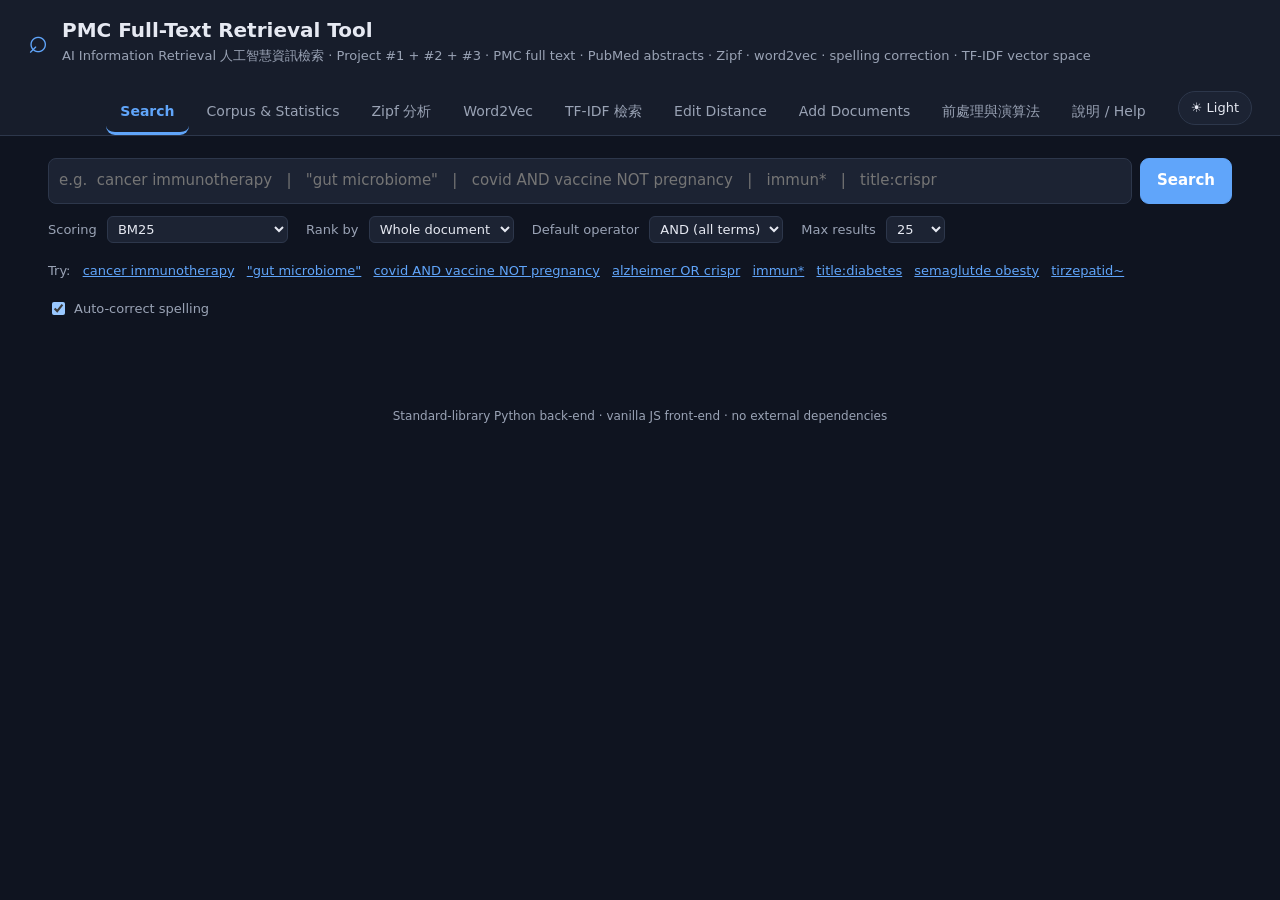
==== commit e982f40d: "Project #3: term weighting (SMART tf·df·norm), vector-space search, controlled experiments, label-ba" ====
--- a/static/index.html
+++ b/static/index.html
@@ -13,7 +13,7 @@
     <span class="logo">⌕</span>
     <div>
       <h1>PMC Full-Text Retrieval Tool</h1>
-      <p class="sub">AI Information Retrieval 人工智慧資訊檢索 · Project #1 + #2 · PMC full text · PubMed abstracts · Zipf · word2vec · spelling correction</p>
+      <p class="sub">AI Information Retrieval 人工智慧資訊檢索 · Project #1 + #2 + #3 · PMC full text · PubMed abstracts · Zipf · word2vec · spelling correction · TF-IDF vector space</p>
     </div>
   </div>
   <nav class="tabs">
@@ -21,6 +21,7 @@
     <button class="tab" data-tab="corpus">Corpus &amp; Statistics</button>
     <button class="tab" data-tab="zipf">Zipf 分析</button>
     <button class="tab" data-tab="w2v">Word2Vec</button>
+    <button class="tab" data-tab="vsm">TF-IDF 檢索</button>
     <button class="tab" data-tab="spell">Edit Distance</button>
     <button class="tab" data-tab="upload">Add Documents</button>
     <button class="tab" data-tab="algo">前處理與演算法</button>
@@ -107,45 +108,219 @@
   <!-- ============ WORD2VEC ============ -->
   <section id="tab-w2v" class="panel">
     <div class="card help">
-      <h2>Word2Vec — 詞嵌入訓練</h2>
-      <p>以同一主題的 PubMed 摘要語料訓練 word2vec（<code>ir/word2vec.py</code>，純 Python 自行實作，negative sampling）。
-        前處理：規則式斷句 → 斷詞（保留連字號，如 <code>glp-1</code>、<code>sglt2</code>）→ 小寫 → 移除停用詞；視窗不跨越句子。
-        <b>Skip-gram</b> 用中心詞預測視窗內的每個周圍詞；<b>CBOW</b> 用視窗內詞向量的平均預測中心詞。</p>
+      <h2>Word Embedding — CBOW 與 Skip-gram（word2vec）</h2>
+      <p>以 1,000 篇 PubMed 摘要（<i>GLP-1</i>）訓練詞嵌入：<code>ir/word2vec.py</code> 純 Python 自行實作，negative sampling、dynamic window、高頻詞 subsampling、線性遞減學習率；
+        <code>ir/tsne.py</code> 實作 PCA（power iteration）與 t-SNE。<b>Skip-gram</b> 以中心詞預測視窗內的每個周圍詞；<b>CBOW</b> 以視窗內詞向量的平均預測中心詞。
+        下方依作業流程排列：前處理與詞彙表 → 訓練樣本 → 訓練（多組模型並存）→ 相似度分析 → PCA / t-SNE 視覺化 → 參數、低頻詞與穩定度。</p>
+      <nav class="subnav" id="w2v-nav">
+        <a href="#w2v-s1">1 前處理 / 詞彙表</a><a href="#w2v-s2">2 訓練樣本</a><a href="#w2v-s3">3 訓練模型</a><a href="#w2v-s4">4 CBOW vs Skip-gram</a>
+        <a href="#w2v-s5">5 近鄰比較</a><a href="#w2v-s6">6 語意配對</a><a href="#w2v-s7">7 PCA / t-SNE</a><a href="#w2v-s8">8 參數 · 低頻詞 · 穩定度</a>
+      </nav>
+    </div>
+
+    <!-- 1 pre-processing + vocabulary -->
+    <div class="card" id="w2v-s1">
+      <h2>1. 文字前處理與詞彙表</h2>
+      <p class="hint">規則式斷句（標題自成一句）→ 斷詞（<code>[A-Za-z][A-Za-z0-9]*(-[A-Za-z0-9]+)*</code>：保留內部連字號如 <code>glp-1</code>，純數字丟棄）→ 小寫 → 停用詞（可選）→ 最低詞頻 <code>min_count</code>。視窗不跨句。</p>
+      <div class="row">
+        <label>Min count <input id="vb-min" type="number" min="1" max="100" value="5" style="width:70px"></label>
+        <label class="check"><input id="vb-stop" type="checkbox" checked> 移除停用詞（Snowball + 生醫補充）</label>
+        <button id="vb-go" class="primary small">Recompute</button>
+      </div>
+      <div id="vb-out"><p class="muted">loading…</p></div>
+    </div>
+
+    <!-- 2 training examples -->
+    <div class="card" id="w2v-s2">
+      <h2>2. 產生訓練樣本（context window）</h2>
+      <p class="hint">同一個句子，固定視窗 ±w 時 Skip-gram 產生「(中心詞 → 每個周圍詞)」配對，CBOW 產生「(周圍詞集合 → 中心詞)」樣本。訓練時實際視窗 b 由 1..w 均勻抽出（dynamic window），所以近的詞被取用的機率較高。點句中的詞只看該位置的樣本。</p>
+      <div class="try"><input id="ex-text" value="GLP-1 receptor agonists reduce body weight in adults with obesity"><label>Window <input id="ex-win" type="number" min="1" max="10" value="2" style="width:60px"></label>
+        <label class="check"><input id="ex-stop" type="checkbox" checked> 移除停用詞</label><button id="ex-go" class="primary">Generate</button></div>
+      <div id="ex-out"></div>
+    </div>
+
+    <!-- 3 training -->
+    <div class="card" id="w2v-s3">
+      <h2>3. 訓練詞嵌入模型</h2>
+      <p class="hint">每組設定存成 <code>data/w2v/&lt;name&gt;.json</code>，可同時保留多個模型互相比較。工作排入佇列後逐一在背景訓練（純 Python：Skip-gram 50 維 10 epochs 約 4–5 分鐘，CBOW 約 1.5 分鐘）。</p>
       <div class="row w2v-form">
         <label>Model <select id="w2v-model"><option value="sg">Skip-gram</option><option value="cbow">CBOW</option></select></label>
-        <label>Dimensions <input id="w2v-dim" type="number" min="10" max="200" value="50"></label>
+        <label>Dimensions <input id="w2v-dim" type="number" min="10" max="300" value="50"></label>
         <label>Window <input id="w2v-window" type="number" min="1" max="15" value="5"></label>
-        <label>Negative samples <input id="w2v-negative" type="number" min="1" max="20" value="5"></label>
+        <label>Negative <input id="w2v-negative" type="number" min="1" max="20" value="5"></label>
         <label>Min count <input id="w2v-min" type="number" min="1" max="100" value="5"></label>
         <label>Epochs <input id="w2v-epochs" type="number" min="1" max="50" value="10"></label>
+        <label>Seed <input id="w2v-seed" type="number" min="1" max="999999" value="1"></label>
+        <label class="check"><input id="w2v-stop" type="checkbox" checked> 移除停用詞</label>
+        <label>Name <input id="w2v-name" placeholder="(auto)" style="width:150px"></label>
         <button id="w2v-train" class="primary">Train</button>
-      </div>
-      <div id="w2v-progress" class="hidden"><div class="scorebar big"><i style="width:0%"></i></div><span class="muted"></span></div>
+        <button id="w2v-sweep" class="ghost" title="CBOW / Skip-gram × window 2 / 5 × dim 50 / 100 + min_count 2 + second seed">Queue comparison set</button>
+      </div>
+      <div id="w2v-jobs"></div>
       <div id="w2v-info"></div>
+    </div>
+
+    <!-- 4 comparison table -->
+    <div class="card" id="w2v-s4">
+      <h2>4. CBOW vs Skip-gram</h2>
+      <div id="cmp-table"></div>
+      <div class="two">
+        <div class="note-box"><h4>為什麼 Skip-gram 對罕見詞 / 專業術語特別有用？</h4>
+          <p>Skip-gram 把每一次出現都拆成 2b 個獨立的訓練配對，罕見詞<b>自己的向量</b>每出現一次就被更新 2b 次（每次還帶 k 個負樣本的梯度）；CBOW 把視窗內的詞<b>平均</b>後才預測中心詞，罕見詞的向量只分到平均梯度的 1/2b，而且它的訊號被同視窗的高頻詞稀釋。
+            因此在同樣的語料下，Skip-gram 對出現 5–20 次的專有名詞（藥名、基因、量表縮寫）通常學得比較穩，代價是訓練配對數多、速度慢；CBOW 對高頻詞的統計更平滑，訓練快，適合大語料。下方第 8 節用「同詞幹變形是否互為近鄰」與「兩個 seed 的近鄰重疊率」實際量測。</p></div>
+        <div class="note-box"><h4>目前兩個基準模型（50 維、window 5）的量測</h4><div id="cmp-measured"><p class="muted">需要 <code>sg-d50-w5-m5-e10</code> 與 <code>cbow-d50-w5-m5-e10</code> 兩個模型。</p></div></div>
+      </div>
+    </div>
+
+    <!-- 5 nearest neighbours, side by side -->
+    <div class="card" id="w2v-s5">
+      <h2>5. 詞彙相似度：各模型最相近的前 N 個詞</h2>
+      <p class="hint">餘弦相似度 cos(u, v) = u·v / (|u||v|)。預設 14 個詞（藥名、副作用、疾病、器官、動物模型、一般詞），逐模型列出前 5 名；<b>粗體</b> = 所有勾選模型都找到的共同近鄰，Jaccard = 近鄰集合的交集 / 聯集。</p>
+      <div class="try"><input id="nn-words" value="semaglutide tirzepatide liraglutide nausea obesity weight diabetes insulin kidney cardiovascular mice cancer treatment diagnosis"><label>Top <input id="nn-n" type="number" min="1" max="15" value="5" style="width:60px"></label><button id="nn-go" class="primary">Compare</button></div>
+      <div class="chips model-picks" id="nn-models"></div>
+      <div id="nn-out"></div>
     </div>
     <div class="two">
       <div class="card">
-        <h2>Most similar words</h2>
-        <p class="hint">餘弦相似度（cosine similarity）最高的鄰近詞。點鄰近詞可繼續查，按「search」以該詞檢索文件。</p>
-        <div class="try"><input id="w2v-word" value="semaglutide" placeholder="word"><button id="w2v-sim-btn" class="primary">Neighbours</button></div>
+        <h2>Most similar words（單一模型）</h2>
+        <div class="try"><input id="w2v-word" value="semaglutide" placeholder="word"><select class="model-select" id="sim-model"></select><button id="w2v-sim-btn" class="primary">Neighbours</button></div>
         <div id="w2v-sim"></div>
       </div>
       <div class="card">
         <h2>Analogy  a : b = c : ?</h2>
         <p class="hint">向量運算 <code>v(b) − v(a) + v(c)</code> 後找最接近的詞。</p>
-        <div class="try analogy"><input id="w2v-a" value="kidney" placeholder="a"><span>:</span><input id="w2v-b" value="ckd" placeholder="b"><span>=</span><input id="w2v-c" value="liver" placeholder="c"><span>: ?</span><button id="w2v-ana-btn" class="primary">Solve</button></div>
+        <div class="try analogy"><input id="w2v-a" value="kidney" placeholder="a"><span>:</span><input id="w2v-b" value="ckd" placeholder="b"><span>=</span><input id="w2v-c" value="liver" placeholder="c"><span>: ?</span><select class="model-select" id="ana-model"></select><button id="w2v-ana-btn" class="primary">Solve</button></div>
         <div id="w2v-ana"></div>
       </div>
     </div>
-    <div class="card">
-      <h2>Embedding map (PCA → 2-D)</h2>
-      <p class="hint">輸入 1–4 個種子詞（空白分隔）：畫出每個種子詞與其最近鄰，顏色代表所屬種子；留空則畫出最常見的詞。主成分以 power iteration 計算。</p>
-      <div class="try"><input id="w2v-seeds" value="semaglutide nausea kidney mice" placeholder="seed words, e.g. semaglutide nausea kidney"><button id="w2v-map-btn" class="primary">Draw map</button></div>
-      <div id="w2v-map"></div>
+
+    <!-- 6 semantic pairs -->
+    <div class="card" id="w2v-s6">
+      <h2>6. 詞嵌入是否具有語意？相關詞組的餘弦相似度矩陣</h2>
+      <p class="hint">以分號分組、逗號分詞。若模型學到語意，<b>組內</b>平均相似度應明顯高於<b>組間</b>；「隨機詞對」是整個詞彙表中任抽 400 對的平均，當作基準線（小語料的向量空間常有共同方向，隨機詞對的 cosine 不會接近 0）。</p>
+      <div class="try"><input id="pr-groups" value="semaglutide,liraglutide,dulaglutide,tirzepatide; nausea,vomiting,diarrhea,constipation; obesity,overweight,bmi; diabetes,hba1c,glucose,insulin; kidney,renal,ckd,egfr; mice,rats,mouse"><select class="model-select" id="pr-model"></select><button id="pr-go" class="primary">Compute</button></div>
+      <div id="pr-out"></div>
+    </div>
+
+    <!-- 7 visualisation -->
+    <div class="card" id="w2v-s7">
+      <h2>7. 視覺化：PCA 與 t-SNE 降到二維</h2>
+      <p class="hint">同一組詞、同一個模型，左 PCA（線性：前兩個主成分）、右 t-SNE（非線性：保留鄰域機率分布）。輸入 1–6 個種子詞會畫出每個種子與其最近鄰（顏色 = 所屬種子）；留空則畫最常見的 N 個詞。
+        <b>k-NN 保留率</b>：每個點在原始 50 維空間的 k 個最近鄰，有多少仍是它在二維圖上的 k 個最近鄰——圖上看起來成群不等於模型語意好，這個數字衡量的是「圖」有多忠於向量空間。</p>
+      <div class="try"><input id="map-seeds" value="semaglutide nausea kidney mice" placeholder="seed words (blank = most frequent words)"><select class="model-select" id="map-model"></select>
+        <label>N <input id="map-n" type="number" min="20" max="300" value="120" style="width:64px"></label>
+        <label>Neighbours / seed <input id="map-k" type="number" min="3" max="40" value="12" style="width:60px"></label>
+        <label>Perplexity <input id="map-perp" type="number" min="2" max="60" value="15" style="width:60px"></label>
+        <label>Iterations <input id="map-iters" type="number" min="100" max="1000" step="50" value="400" style="width:70px"></label>
+        <label>t-SNE seed <input id="map-seed" type="number" min="0" max="99" value="0" style="width:56px"></label>
+        <button id="map-go" class="primary">Draw</button></div>
+      <div class="two"><div id="map-pca"></div><div id="map-tsne"></div></div>
+      <div id="map-notes"></div>
+    </div>
+
+    <!-- 8 parameters, rare words, stability -->
+    <div class="card" id="w2v-s8">
+      <h2>8. 參數影響、低頻詞表現與穩定度</h2>
+      <p class="hint">沒有外部標準答案時的內在評估：把詞彙依出現次數分桶，對每桶抽樣 120 個詞，計算
+        <b>sim@k</b>（前 k 個近鄰的平均 cosine，越高表示鄰域越緊）、<b>近鄰頻次中位數</b>（罕見詞的鄰居是罕見詞還是常見詞）、
+        <b>變形命中率</b>（同一個 Porter 詞幹的其他詞形——patient / patients、treat / treated——是否出現在前 k 名；只計算有變形存在的詞）；
+        <b>近鄰重疊率</b>（兩個模型對同一個詞的前 k 近鄰的 Jaccard）用來比較架構、參數，或同設定不同 seed 的穩定度。</p>
+      <div class="row"><span class="muted">評估模型：</span><div class="chips model-picks" id="ev-models"></div><label>k <input id="ev-k" type="number" min="3" max="30" value="10" style="width:56px"></label><button id="ev-go" class="primary small">Evaluate</button></div>
+      <div id="ev-out"></div>
+      <h3 class="sub-h">近鄰重疊率（兩個模型）</h3>
+      <div class="row"><select class="model-select" id="ov-a"></select><span>vs</span><select class="model-select" id="ov-b"></select><button id="ov-go" class="primary small">Overlap</button></div>
+      <div id="ov-out"></div>
     </div>
   </section>
 
   <!-- ============ SPELLING / EDIT DISTANCE ============ -->
+  <!-- ===================== Project #3: term weighting / vector space ===================== -->
+  <section id="tab-vsm" class="panel">
+    <div class="card help">
+      <h2>Term Weighting 與向量空間檢索（TF-IDF）</h2>
+      <p>以 3,000 篇 PubMed 摘要（<i>GLP-1</i>，含 MeSH 標題）建立向量空間模型：<code>ir/tfidf.py</code> 把每篇文件（標題 + 摘要）轉成詞項權重向量，
+        權重以 SMART 三元記法 <code>tf · df · norm</code> 組合（<b>n</b>atural / <b>l</b>og / <b>a</b>ugmented / <b>b</b>oolean　×　<b>n</b>one / <b>t</b> = idf / <b>p</b>rob-idf　×　<b>n</b>one / <b>c</b>osine）；
+        查詢轉成同一詞彙空間的向量，分數 = 查詢向量 · 文件向量（兩側皆 L2 正規化時即 cosine similarity），由高至低排序並顯示前 10 名。
+        <code>ir/evaluation.py</code> 計算 P@k、R@k、MRR、MAP、nDCG@k；<code>ir/relevance.py</code> 由 MeSH / 作者關鍵詞建立 15 個查詢的相關文件集。</p>
+      <nav class="subnav" id="vsm-nav">
+        <a href="#vsm-s1">1 前處理與詞項統計</a><a href="#vsm-s2">2 Term weighting</a><a href="#vsm-s3">3 搜尋引擎</a>
+        <a href="#vsm-s4">4 對照實驗</a><a href="#vsm-s5">5 評估</a><a href="#vsm-s6">6 RQ 結論</a>
+      </nav>
+    </div>
+
+    <!-- 1 pre-processing + term statistics -->
+    <div class="card" id="vsm-s1">
+      <h2>1. 文字前處理與詞項統計</h2>
+      <p class="hint">前處理流程：tokenise（字母 / 數字連續片段）→ 小寫 → 停用詞移除（Snowball + 生醫補充）→ Porter stemming。每個詞項記錄 tf（在文件中的次數）、df（含此詞的文件數）、cf（全集合次數），
+        idf = ln(N / df)。下方曲線說明 RQ1（tf 的增長如何被 log 壓縮）與 RQ2（df 越大 idf 越小）。</p>
+      <div id="vsm-info"><p class="muted">loading…</p></div>
+      <div class="try"><input id="vt-terms" value="glp receptor agonist diabetes obesity patients semaglutide tirzepatide kidney microbiota alzheimer pcos apnea cost nausea the"><button id="vt-go" class="primary">Term statistics</button></div>
+      <div id="vt-out"></div>
+    </div>
+
+    <!-- 2 term weighting of one document -->
+    <div class="card" id="vsm-s2">
+      <h2>2. 同一篇文件在不同 weighting 下的詞項權重</h2>
+      <p class="hint">選一篇文件，比較其向量在各 scheme 下的前幾個詞與權重分布：raw TF 讓高頻但常見的詞（effect、patient）佔據向量；log TF 壓縮高 tf；IDF 把 df 高的詞壓低、把專有名詞抬高；L2 正規化讓長短文件的向量長度都是 1。</p>
+      <div class="try"><input id="vd-id" placeholder="PMID（空白 = 第一篇）" style="max-width:220px;min-width:180px">
+        <span class="chips" id="vd-schemes"></span>
+        <label>Top <input id="vd-top" type="number" min="5" max="60" value="12" style="width:60px"></label>
+        <button id="vd-go" class="primary">Show vectors</button></div>
+      <div id="vd-out"></div>
+    </div>
+
+    <!-- 3 search engine -->
+    <div class="card" id="vsm-s3">
+      <h2>3. 簡易搜尋引擎（向量空間模型）</h2>
+      <p class="hint">查詢 → 同樣的前處理 → 查詢向量（預設 <code>nnc</code>：原始 query tf、不乘 idf、L2 正規化；查詢端的正規化只縮放分數，不改變排名）→ 與每篇文件向量做內積 → 由高至低排序。
+        每筆結果列出各詞項的貢獻 <i>w(t,q) × w(t,d)</i>。若查詢是評估集中的查詢，會標示相關等級並可手動修改判斷。</p>
+      <div class="try"><input id="vq" value="semaglutide weight loss in obesity" placeholder="query">
+        <label>Doc scheme <select id="vq-scheme"></select></label>
+        <label>Query <select id="vq-qscheme"><option value="nnc" selected>nnc（raw tf, L2）</option><option value="nnn">nnn（raw tf）</option><option value="ntc">ntc（tf·idf, L2）</option><option value="ltc">ltc（log tf·idf, L2）</option><option value="btc">btc（boolean·idf, L2）</option></select></label>
+        <label>k <select id="vq-k"><option>10</option><option>20</option><option>50</option></select></label>
+        <button id="vq-go" class="primary">Search</button></div>
+      <div class="examples" id="vq-examples"></div>
+      <div id="vq-out"></div>
+    </div>
+
+    <!-- 4 controlled experiments -->
+    <div class="card" id="vsm-s4">
+      <h2>4. 對照實驗：同一查詢、一次只改一個因素</h2>
+      <p class="hint">固定查詢與查詢端權重，比較文件端 scheme。overlap@k 與 Kendall τ 以第一個 scheme 為基準；mean length 是前 k 名文件的平均索引詞數（RQ4：未正規化偏好長文件）。</p>
+      <div class="row" style="margin-bottom:8px"><span class="muted">預設實驗：</span>
+        <button class="small" data-exp="nnn,lnn,ntn,ltn" title="RQ1">RQ1 raw vs log TF</button>
+        <button class="small" data-exp="lnn,ltn,lnc,ltc" title="RQ2">RQ2 有無 IDF</button>
+        <button class="small" data-exp="nnn,btn,ntn,ltn" title="RQ3">RQ3 TF / IDF / TF-IDF</button>
+        <button class="small" data-exp="ltn,ltc,nnn,nnc" title="RQ4">RQ4 L2 正規化</button>
+        <button class="small" data-exp="ltc,atc,lpc,bm25" title="variants">變形 + BM25</button></div>
+      <div class="try"><input id="vc-q" value="GLP-1 receptor agonists and cardiovascular outcomes" placeholder="query">
+        <label>k <select id="vc-k"><option>10</option><option>20</option></select></label>
+        <button id="vc-go" class="primary">Compare</button></div>
+      <div class="chips model-picks" id="vc-schemes"></div>
+      <div id="vc-out"></div>
+    </div>
+
+    <!-- 5 evaluation -->
+    <div class="card" id="vsm-s5">
+      <h2>5. 搜尋結果評估</h2>
+      <p class="hint">15 個查詢；相關文件集由每篇記錄的 <b>MeSH 標題</b>（含 major-topic 旗標）與<b>作者關鍵詞</b>依規則產生（每個概念群至少命中一個標籤 → 相關；有 major-topic MeSH 命中 → grade 2），
+        與文字本身無關，因此不偏向任何 weighting。限制：約 5% 的記錄沒有任何標籤、較新的記錄 MeSH 尚未完成、規則由作者撰寫。可在第 3 節手動修改個別判斷。</p>
+      <div id="ve-queries"><p class="muted">loading…</p></div>
+      <div class="row" style="margin:10px 0"><span class="muted">評估 schemes：</span><div class="chips model-picks" id="ve-schemes"></div>
+        <label>k <select id="ve-k"><option>10</option><option>5</option><option>20</option></select></label>
+        <label class="check"><input type="checkbox" id="ve-cond"> condensed（只計有標籤的文件）</label>
+        <button id="ve-go" class="primary small">Evaluate</button></div>
+      <div id="ve-out"></div>
+      <div id="ve-rel"></div>
+    </div>
+
+    <!-- 6 research questions -->
+    <div class="card" id="vsm-s6">
+      <h2>6. 研究問題（由目前的數據計算）</h2>
+      <div id="vr-out"><p class="muted">先執行第 5 節的評估。</p></div>
+    </div>
+  </section>
+
   <section id="tab-spell" class="panel">
     <div class="card help">
       <h2>Edit distance — 動態規劃</h2>
@@ -347,12 +522,14 @@
         <tr><td>Lexical diversity</td><td>詞彙多樣性<i class="info" data-tip="= 不重複詞幹數 ÷ 索引詞總數 (type-token ratio)。越接近 1 表示用詞越多樣。">ⓘ</i> = unique terms ÷ index terms</td></tr>
         <tr><td>df / cf</td><td>df<i class="info" data-tip="document frequency：含有此詞的文件數，用於計算 IDF。">ⓘ</i> = 含此詞的文件數；cf<i class="info" data-tip="collection frequency：此詞在整個語料庫中出現的總次數。">ⓘ</i> = 此詞在全語料庫的總出現次數</td></tr>
       </table>
-      <p class="author"><b>作者</b> 胡元楨 · 學號 P77141105 · 人工智慧資訊檢索 專案一、專案二</p>
+      <p class="author"><b>作者</b> 胡元楨 · 學號 P77141105 · 人工智慧資訊檢索 專案一、專案二、專案三</p>
     </div>
   </section>
 </main>
 <footer>Standard-library Python back-end · vanilla JS front-end · no external dependencies</footer>
 <script src="/static/app.js"></script>
 <script src="/static/project2.js"></script>
+<script src="/static/w2v.js"></script>
+<script src="/static/tfidf.js"></script>
 </body>
 </html>
--- a/static/style.css
+++ b/static/style.css
@@ -1,5 +1,5 @@
-:root{--s1:#2a78d6;--s2:#eb6834;--s3:#1baf7a;--s4:#eda100;--bg:#f6f7fb;--card:#fff;--surface:#fff;--surface2:#f9fafb;--surface3:#f3f4f8;--ink:#1d2333;--muted:#6b7280;--line:#e5e7ef;--accent:#2563eb;--accent2:#7c3aed;--mark:#fde68a;--ok:#059669;--warn:#d97706;--danger:#dc2626;--bar:#93c5fd;--bar2:#c4b5fd;--code:#eef0f6;--track:#eef0f6;--tip-bg:#1d2333;--tip-ink:#f8fafc;--hit:#fffbea;--ellip-bg:#f3e8ff;--ellip:#7c3aed;--accent-soft:#eff6ff;--accent-line:#bfdbfe}
-:root[data-theme="dark"]{--s1:#3987e5;--s2:#d95926;--s3:#199e70;--s4:#c98500;--bg:#0f1420;--card:#171d2b;--surface:#1c2333;--surface2:#212a3b;--surface3:#263043;--ink:#e6e9f2;--muted:#9aa3b5;--line:#2d374b;--accent:#60a5fa;--accent2:#a78bfa;--mark:#7a5c0a;--ok:#34d399;--warn:#fbbf24;--danger:#f87171;--bar:#3b82f6;--bar2:#8b5cf6;--code:#263043;--track:#2a3347;--tip-bg:#e6e9f2;--tip-ink:#111827;--hit:#2a2a1a;--ellip-bg:#3b2a63;--ellip:#c4b5fd;--accent-soft:#1e2a44;--accent-line:#2f4a7a;color-scheme:dark}
+:root{--s1:#2a78d6;--s2:#eb6834;--s3:#1baf7a;--s4:#eda100;--s5:#8b5cf6;--bg:#f6f7fb;--card:#fff;--surface:#fff;--surface2:#f9fafb;--surface3:#f3f4f8;--ink:#1d2333;--muted:#6b7280;--line:#e5e7ef;--accent:#2563eb;--accent2:#7c3aed;--mark:#fde68a;--ok:#059669;--warn:#d97706;--danger:#dc2626;--bar:#93c5fd;--bar2:#c4b5fd;--code:#eef0f6;--track:#eef0f6;--tip-bg:#1d2333;--tip-ink:#f8fafc;--hit:#fffbea;--ellip-bg:#f3e8ff;--ellip:#7c3aed;--accent-soft:#eff6ff;--accent-line:#bfdbfe}
+:root[data-theme="dark"]{--s1:#3987e5;--s2:#d95926;--s3:#199e70;--s4:#c98500;--s5:#a78bfa;--bg:#0f1420;--card:#171d2b;--surface:#1c2333;--surface2:#212a3b;--surface3:#263043;--ink:#e6e9f2;--muted:#9aa3b5;--line:#2d374b;--accent:#60a5fa;--accent2:#a78bfa;--mark:#7a5c0a;--ok:#34d399;--warn:#fbbf24;--danger:#f87171;--bar:#3b82f6;--bar2:#8b5cf6;--code:#263043;--track:#2a3347;--tip-bg:#e6e9f2;--tip-ink:#111827;--hit:#2a2a1a;--ellip-bg:#3b2a63;--ellip:#c4b5fd;--accent-soft:#1e2a44;--accent-line:#2f4a7a;color-scheme:dark}
 *{box-sizing:border-box}
 html,body{margin:0;padding:0;background:var(--bg);color:var(--ink);font:15px/1.55 system-ui,-apple-system,"Segoe UI",Roboto,"Helvetica Neue",Arial,sans-serif}
 a{color:var(--accent)}
@@ -243,3 +243,93 @@
 .op-substitute{border-color:var(--warn)}.op-insert{border-color:var(--ok)}.op-delete{border-color:var(--danger)}.op-transpose{border-color:var(--accent2)}
 .op-substitute small{color:var(--warn)}.op-insert small{color:var(--ok)}.op-delete small{color:var(--danger)}.op-transpose small{color:var(--accent2)}
 .try input[type=checkbox]{flex:none;min-width:0}
+.rp-ctl{margin:12px 0 4px}
+.rp-ctl input[type=range]{width:190px;accent-color:var(--s3)}
+.rp-ctl b{min-width:76px;color:var(--ink);font-variant-numeric:tabular-nums}
+.rp-h{margin:22px 0 8px;font-size:16px}
+table.num tr.click{cursor:pointer}
+table.num tr.click:hover{background:var(--surface2)}
+table.num .up{color:var(--danger)}
+table.num .down{color:var(--ok)}
+.cond-card{position:sticky;top:8px;z-index:5;padding:10px 16px;box-shadow:0 4px 14px rgba(0,0,0,.12)}
+.cond-card .row{margin:0}
+.cm-list{margin-bottom:10px}.cm-list>div{display:flex;flex-wrap:wrap;gap:4px;margin-top:4px}.cm-list .chip small{color:var(--muted);margin-left:3px}
+.tiles .tile b i.key{display:inline-block;width:10px;height:10px;border-radius:2px;margin-right:6px;vertical-align:1px}
+.cm-rules td{vertical-align:top}.cm-rules tr[data-zone]{cursor:default}.cm-rules tr[data-zone]:hover{background:color-mix(in srgb,var(--zc) 14%,transparent)}
+.cm-rules em.var{font-style:normal;font-family:ui-monospace,Menlo,monospace;font-size:12px;padding:1px 6px;border-radius:5px;background:var(--code);border:1px solid var(--line)}
+.cm-rules em.v1{color:var(--s1)}.cm-rules em.v2{color:var(--s2)}.cm-rules em.v3{color:var(--s5)}
+.cm-list{border-left:3px solid transparent;padding-left:8px;margin-left:-11px}.cm-list:hover{border-left-color:var(--zc)}
+table.cm-rules th,table.cm-rules td{text-align:left;white-space:normal}table.cm-rules td:nth-child(2),table.cm-rules td:nth-child(3),table.cm-rules th:nth-child(2),table.cm-rules th:nth-child(3){text-align:right;white-space:nowrap}table.cm-rules td:nth-child(4),table.cm-rules td:nth-child(5){white-space:nowrap}table.cm-rules th{cursor:default}
+
+/* ---- word2vec tab ---- */
+.subnav{display:flex;flex-wrap:wrap;gap:6px 14px;font-size:13px;margin-top:8px}
+.subnav a{text-decoration:none;border:1px solid var(--line);border-radius:999px;padding:2px 10px;background:var(--surface2)}
+.note-box{background:var(--surface2);border:1px solid var(--line);border-radius:10px;padding:10px 14px;font-size:13.5px}
+.note-box h4{margin:0 0 6px}
+.model-picks{margin:8px 0}
+.model-picks label{display:inline-flex;gap:6px;align-items:center;border:1px solid var(--line);border-radius:999px;padding:3px 10px;background:var(--surface2);font-size:13px;cursor:pointer}
+.model-picks label.on{border-color:var(--accent-line);background:var(--accent-soft)}
+select.model-select{max-width:230px}
+table.nn td{vertical-align:top;white-space:normal}
+table.nn .nb{display:inline-block;margin:1px 6px 1px 0;font-size:12.5px}
+table.nn .nb small{color:var(--muted)}
+table.nn .nb.shared{font-weight:700}
+table.nn td.oov{color:var(--muted);font-style:italic}
+table.heat{border-collapse:collapse;font-size:12px}
+table.heat th,table.heat td{padding:0;text-align:center;border:1px solid var(--card)}
+table.heat td{width:46px;height:30px;font-variant-numeric:tabular-nums}
+table.heat th.rh{text-align:right;padding-right:8px;white-space:nowrap}
+table.heat th.ch{height:84px;white-space:nowrap;vertical-align:bottom}
+table.heat th.ch span{display:inline-block;transform:rotate(-60deg) translate(6px,0);transform-origin:left bottom;width:16px;text-align:left}
+table.heat tr.gsep td,table.heat tr.gsep th{border-top:2px solid var(--ink)}
+table.heat td.gsep,table.heat th.gsep{border-left:2px solid var(--ink)}
+.pipe{font-size:13px;line-height:1.9}
+.pipe .tok{display:inline-block;border:1px solid var(--line);border-radius:4px;padding:0 5px;margin:1px 2px;background:var(--surface2)}
+.pipe .tok.drop{text-decoration:line-through;color:var(--muted);background:transparent}
+.pipe .tok.rare{border-style:dashed;color:var(--muted)}
+.pipe .lbl{display:inline-block;min-width:110px;color:var(--muted);font-size:12px}
+.ex-sent{font-size:15px;margin:8px 0}
+.ex-sent .w{display:inline-block;padding:2px 8px;border-radius:6px;border:1px solid var(--line);margin:2px;cursor:pointer}
+.ex-sent .w.centre{background:var(--accent);color:#fff;border-color:var(--accent)}
+.ex-sent .w.ctx{background:var(--accent-soft);border-color:var(--accent-line)}
+.jobs{font-size:13px;margin:8px 0}
+.jobs .job{display:flex;gap:10px;align-items:center;padding:4px 0;border-bottom:1px dashed var(--line)}
+.jobs .job .bar{flex:1;height:8px;background:var(--track);border-radius:4px;overflow:hidden}
+.jobs .job .bar i{display:block;height:100%;background:linear-gradient(90deg,var(--accent),var(--accent2))}
+.jobs .state-done{color:var(--ok)}.jobs .state-error{color:var(--danger)}.jobs .state-queued{color:var(--muted)}
+table.models td.act{text-align:center}
+table.cmp td,table.cmp th{white-space:normal;text-align:left;vertical-align:top}
+table.cmp td:first-child{font-weight:600;width:170px}
+.kv-tiles .tile b{font-size:17px}
+
+.hscroll{overflow-x:auto;max-width:100%}
+.try label input[type=number]{flex:0 0 auto;min-width:0}
+.try select{max-width:230px}
+
+/* Project #3: TF-IDF tab */
+.vsm-res{background:var(--card);border:1px solid var(--line);border-radius:12px;padding:12px 16px;margin:10px 0}
+.vsm-res h3{margin:2px 0 4px;font-size:15px;line-height:1.3}
+.vsm-res .meta{display:flex;gap:12px;flex-wrap:wrap}
+.vsm-res .contrib{display:flex;flex-wrap:wrap;gap:6px;font-size:12px;margin:6px 0}
+.vsm-res .contrib .chip b{color:var(--accent)}
+.vsm-res .cbar{display:flex;height:10px;border-radius:5px;overflow:hidden;background:var(--track);margin:4px 0 2px}
+.vsm-res .cbar i{display:block;height:100%}
+.vsm-res details{margin-top:6px;font-size:13px}
+.vsm-res details summary{cursor:pointer;color:var(--muted)}
+.vsm-res .abs{background:var(--surface2);border-left:3px solid var(--accent);padding:6px 10px;border-radius:0 8px 8px 0;margin:6px 0}
+.grade{display:inline-block;font-size:11px;font-weight:700;padding:1px 7px;border-radius:999px;border:1px solid var(--line);background:var(--surface2);color:var(--muted)}
+.grade.g1{background:#dcfce7;border-color:#86efac;color:#166534}.grade.g2{background:#bbf7d0;border-color:#4ade80;color:#14532d}
+:root[data-theme="dark"] .grade.g1{background:#14532d;border-color:#166534;color:#bbf7d0}:root[data-theme="dark"] .grade.g2{background:#166534;border-color:#22c55e;color:#dcfce7}
+.judge{display:inline-flex;gap:3px;margin-left:8px}.judge button{padding:1px 7px;font-size:11px;border-radius:6px}
+.judge button.on{background:var(--accent);color:#fff;border-color:var(--accent)}
+.vcols{display:grid;grid-template-columns:repeat(auto-fit,minmax(230px,1fr));gap:10px;margin-top:8px}
+.vcol{background:var(--surface2);border:1px solid var(--line);border-radius:10px;padding:8px 10px;font-size:12.5px}
+.vcol h4{margin:0 0 4px;font-size:13px}.vcol .muted{font-size:11.5px}
+.vcol ol{margin:4px 0 0;padding-left:20px}.vcol li{margin:1px 0;line-height:1.3}
+.vcol li.rel1{background:#dcfce7}.vcol li.rel2{background:#bbf7d0}
+:root[data-theme="dark"] .vcol li.rel1{background:#14532d}:root[data-theme="dark"] .vcol li.rel2{background:#166534}
+.vcol li .mv{color:var(--muted);font-size:11px}
+.wbar{display:inline-block;height:9px;background:var(--bar);border-radius:3px;vertical-align:middle}
+table.num td.best{font-weight:700;color:var(--accent)}
+.rq p{margin:6px 0}
+.rq .n{font-family:ui-monospace,Menlo,Consolas,monospace;font-size:.92em;background:var(--code);padding:0 4px;border-radius:4px}
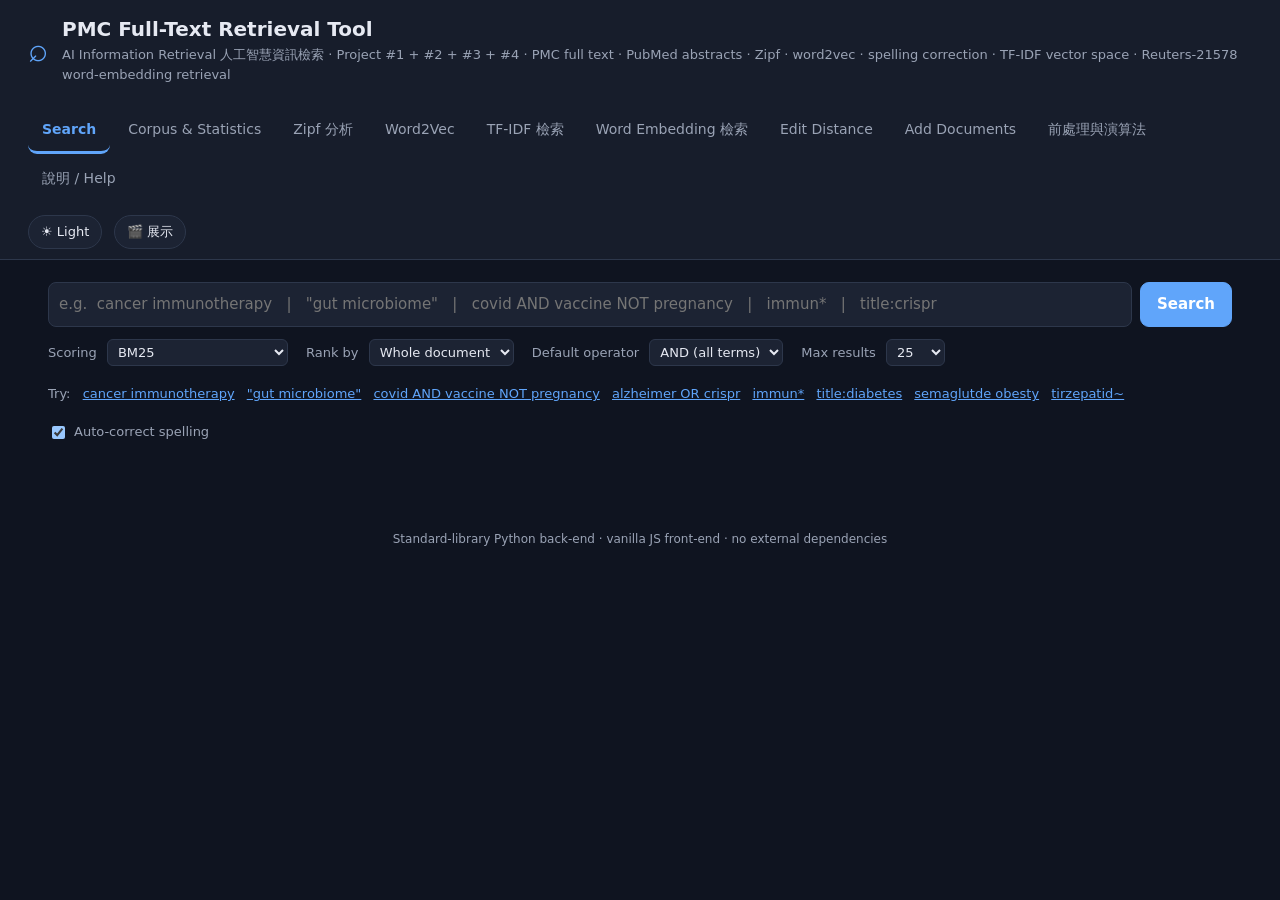
==== commit 2e89fc6b: "web: classroom demo tools - presentation zoom, card focus, cursor spotlight, QR code for students, 3" ====
--- a/static/index.html
+++ b/static/index.html
@@ -13,7 +13,7 @@
     <span class="logo">⌕</span>
     <div>
       <h1>PMC Full-Text Retrieval Tool</h1>
-      <p class="sub">AI Information Retrieval 人工智慧資訊檢索 · Project #1 + #2 + #3 · PMC full text · PubMed abstracts · Zipf · word2vec · spelling correction · TF-IDF vector space</p>
+      <p class="sub">AI Information Retrieval 人工智慧資訊檢索 · Project #1 + #2 + #3 + #4 · PMC full text · PubMed abstracts · Zipf · word2vec · spelling correction · TF-IDF vector space · Reuters-21578 word-embedding retrieval</p>
     </div>
   </div>
   <nav class="tabs">
@@ -22,6 +22,7 @@
     <button class="tab" data-tab="zipf">Zipf 分析</button>
     <button class="tab" data-tab="w2v">Word2Vec</button>
     <button class="tab" data-tab="vsm">TF-IDF 檢索</button>
+    <button class="tab" data-tab="emb">Word Embedding 檢索</button>
     <button class="tab" data-tab="spell">Edit Distance</button>
     <button class="tab" data-tab="upload">Add Documents</button>
     <button class="tab" data-tab="algo">前處理與演算法</button>
@@ -321,6 +322,116 @@
     </div>
   </section>
 
+  <section id="tab-emb" class="panel">
+    <div class="card help">
+      <h2>Reuters-21578：從 TF-IDF 到 Word Embedding 的新聞檢索實驗（Project #4）</h2>
+      <p>以 Reuters-21578 的 <b>ModApte</b> 切分為實驗資料：9,603 篇 train 新聞用來訓練 word2vec（<code>ir/word2vec.py</code>，skip-gram 與 CBOW），3,299 篇 test 新聞是檢索集合；
+        相關性以 <b>TOPICS</b> 欄位判斷（earn、acq、crude、grain、trade）。<code>ir/embedding.py</code> 以同一組詞（小寫、去停用詞、不做 stemming）建立四種文件表示並以 cosine 排序：
+        <b>A</b> TF-IDF、<b>B</b> TF-IDF 加權詞向量平均、<b>C</b> 詞向量平均、<b>D</b> A 與 B 的分數融合；另附 Project #3 的 Porter-stemmed TF-IDF（A₀）作對照。
+        <code>ir/evaluation.py</code> 計算 P@10、MRR、nDCG@10。重點：詞向量相近 ≠ 適合檢索同一批文件，所以 word-level（第 3 節）與 document-level（第 4–6 節）分開分析。</p>
+      <nav class="subnav" id="emb-nav">
+        <a href="#emb-s1">1 資料集</a><a href="#emb-s2">2 詞向量模型</a><a href="#emb-s3">3 Word-level：最近鄰</a>
+        <a href="#emb-s4">4 Document-level：檢索</a><a href="#emb-s5">5 方法對照</a><a href="#emb-s6">6 評估</a><a href="#emb-s7">7 RQ 結論</a>
+        <a href="/static/project4-guide.html" target="_blank" style="border-color:var(--accent-line);background:var(--accent-soft)">✓ 驗收導讀（因果檢核）</a>
+      </nav>
+    </div>
+
+    <!-- 1 dataset -->
+    <div class="card" id="emb-s1">
+      <h2>1. 資料集：Reuters-21578 ModApte</h2>
+      <p class="hint">22 個 SGML 檔（reut2-000 … 021，21,578 則 1987 年路透新聞）由 <code>ir/reuters.py</code> 解析：解碼 Latin-1 與實體、移除控制字元與 "Reuter" 署名、把硬換行的段落接回完整句子。
+        ModApte = <code>TOPICS="YES"</code> 且 <code>LEWISSPLIT</code> 為 TRAIN / TEST 的文件。TOPICS 由路透與 Carnegie Group 的編目員人工指派，與任何檢索方法無關，因此可作相關性判斷：grade 2 = 該主題是文件唯一主題，grade 1 = 多個主題之一。</p>
+      <div id="emb-info"><p class="muted">loading…</p></div>
+    </div>
+
+    <!-- 2 models -->
+    <div class="card" id="emb-s2">
+      <h2>2. 詞向量模型（在 train 切分上訓練）</h2>
+      <p class="hint">純 Python word2vec（negative sampling、dynamic window、sub-sampling；Project #2 的實作）。模型存在 <code>data/reuters/w2v/</code>，可同時保留多個以比較 CBOW / skip-gram、維度、視窗與 epochs。
+        下方「覆蓋率」= test 集合中有向量的詞型 / 詞元比例：不在 train 詞彙（或 min_count 以下）的詞（OOV）在嵌入法中會被忽略。</p>
+      <div id="emb-models"><p class="muted">loading…</p></div>
+      <div class="row" style="margin-top:10px;gap:10px">
+        <span class="muted">訓練新模型：</span>
+        <label>架構 <select id="et-arch"><option value="sg">skip-gram</option><option value="cbow">CBOW</option></select></label>
+        <label>dim <input id="et-dim" type="number" min="10" max="300" value="100" style="width:64px"></label>
+        <label>window <input id="et-window" type="number" min="1" max="15" value="5" style="width:56px"></label>
+        <label>min_count <input id="et-min" type="number" min="1" max="100" value="5" style="width:56px"></label>
+        <label>epochs <input id="et-epochs" type="number" min="1" max="50" value="5" style="width:56px"></label>
+        <label>seed <input id="et-seed" type="number" min="1" value="1" style="width:56px"></label>
+        <button id="et-go" class="primary small">Train</button>
+        <span class="muted" id="et-note">約 763K 詞元 / epoch；CBOW d100 5 epochs 約 6 分鐘，skip-gram 約 20 分鐘（純 Python）。</span>
+      </div>
+      <div id="emb-jobs"></div>
+    </div>
+
+    <!-- 3 word level -->
+    <div class="card" id="emb-s3">
+      <h2>3. Word-level：每個詞的 Top-5 最近鄰</h2>
+      <p class="hint">每個詞在各模型中 cosine 最高的 5 個詞。為了判斷「為什麼近」，每個鄰近詞另附：<b>同篇</b> = 兩詞在 train 集合中共同出現的文件數、<b>PMI</b>（文件層級的點互資訊）、<b>主題</b> = test 集合中含該鄰近詞的文件最常帶的主題。
+        自動標記只是提示：<span class="tag ctx">情境共現</span> 同篇多且 PMI 高（常在同一類新聞出現，不必然同義）、<span class="tag rare">稀有</span> 訓練次數少（向量不穩定）、<span class="tag topic">同主題</span> 鄰近詞與查詢詞的主要主題相同。</p>
+      <div class="try"><input id="en-words" value="oil petroleum crude opec profit loss earnings acquisition takeover merger grain wheat cereal trade tariff deficit">
+        <label>n <select id="en-n"><option>5</option><option>10</option></select></label>
+        <button id="en-go" class="primary">Nearest neighbours</button></div>
+      <div class="chips model-picks" id="en-models"></div>
+      <div id="en-out"></div>
+      <h4 style="margin:14px 0 4px">詞對的 cosine（向量相近 ≠ 同義：profit / loss）</h4>
+      <div class="try"><input id="ep-pairs" value="oil,petroleum; oil,crude; profit,loss; profit,earnings; acquisition,takeover; acquisition,merger; grain,wheat; grain,cereal; trade,tariff; trade,deficit; rise,fall; buy,sell">
+        <button id="ep-go" class="primary small">Cosine</button></div>
+      <div id="ep-out"></div>
+    </div>
+
+    <!-- 4 document level search -->
+    <div class="card" id="emb-s4">
+      <h2>4. Document-level：新聞檢索系統</h2>
+      <p class="hint">查詢 → 同樣的前處理 → 依方法建立查詢向量 → 與每篇 test 新聞的向量算 cosine → 排序。每筆結果列出文件的 TOPICS、相關等級（若是評估查詢）、<b>查詢詞是否出現在文件中</b>（詞彙匹配），
+        以及嵌入法「為什麼配到」：每個查詢詞在該文件中 cosine 最高的詞（語意／情境匹配）。方法 D 的 α 是 TF-IDF 分數的權重（1 = 純 TF-IDF，0 = 純 B）。</p>
+      <div class="try"><input id="eq" value="petroleum production and output" placeholder="query">
+        <label>方法 <select id="eq-method"></select></label>
+        <label>模型 <select id="eq-model"></select></label>
+        <label>α <input id="eq-alpha" type="number" min="0" max="1" step="0.1" value="0.5" style="width:60px"></label>
+        <label>k <select id="eq-k"><option>10</option><option>20</option><option>50</option></select></label>
+        <button id="eq-go" class="primary">Search</button></div>
+      <div class="examples" id="eq-examples"></div>
+      <div id="eq-out"></div>
+    </div>
+
+    <!-- 5 compare -->
+    <div class="card" id="emb-s5">
+      <h2>5. 同一查詢、不同文件表示法並排</h2>
+      <p class="hint">overlap@k 與 Kendall τ 以第一個方法為基準；<b>詞彙重疊</b> = 前 k 名文件平均含有的查詢詞比例；<b>無查詢詞</b> = 前 k 名中完全不含任何查詢詞的文件數（只有嵌入法才可能找到這類文件——它們是語意匹配，也是誤配的來源）。</p>
+      <div class="row" style="margin-bottom:8px"><span class="muted">預設實驗：</span>
+        <button class="small" data-exp="tfidf,w2v-tfidf" title="核心比較">A vs B（核心）</button>
+        <button class="small" data-exp="tfidf-stem,tfidf" title="stemming">A₀ vs A（stemming）</button>
+        <button class="small" data-exp="w2v-avg,w2v-tfidf" title="weighting">C vs B（加權）</button>
+        <button class="small" data-exp="tfidf,w2v-tfidf,hybrid" title="fusion">A / B / D（融合）</button></div>
+      <div class="try"><input id="ec-q" value="petroleum production and output" placeholder="query">
+        <label>k <select id="ec-k"><option>10</option><option>20</option></select></label>
+        <button id="ec-go" class="primary">Compare</button></div>
+      <div class="chips model-picks" id="ec-methods"></div>
+      <div id="ec-out"></div>
+    </div>
+
+    <!-- 6 evaluation -->
+    <div class="card" id="emb-s6">
+      <h2>6. 評估：P@10、MRR、nDCG@10（20 個主題查詢）</h2>
+      <p class="hint">每個主題 4 個查詢，依用字與相關新聞詞彙的距離分四種：<b>主題詞</b>（oil、grain、trade…）、<b>路透慣用詞</b>（takeover、barrel、tariff…）、<b>同義／改寫</b>（petroleum、cereal、firms…）、<b>情境描述</b>（energy exploration、crop report…）。
+        相關集 = test 集合中帶該主題的文件（earn 1,087、acq 719、crude 189、grain 149、trade 117）。注意 TF-IDF 只對含查詢詞的文件給分，未檢回的相關文件會壓低 MAP 與 R@k；P@10、MRR、nDCG@10 只看排名前段，是本專案的主要指標。</p>
+      <div id="ee-queries"><p class="muted">loading…</p></div>
+      <div class="row" style="margin:10px 0"><span class="muted">方法：</span><div class="chips model-picks" id="ee-methods"></div></div>
+      <div class="row" style="margin:0 0 10px"><span class="muted">模型：</span><div class="chips model-picks" id="ee-models"></div>
+        <label>α <input id="ee-alpha" type="number" min="0" max="1" step="0.1" value="0.5" style="width:60px"></label>
+        <button id="ee-go" class="primary small">Evaluate</button></div>
+      <div id="ee-out"></div>
+      <div id="ee-rel"></div>
+    </div>
+
+    <!-- 7 research questions -->
+    <div class="card" id="emb-s7">
+      <h2>7. 研究問題（由目前的數據計算）</h2>
+      <div id="er-out"><p class="muted">先執行第 3 節的最近鄰與第 6 節的評估。</p></div>
+    </div>
+  </section>
+
   <section id="tab-spell" class="panel">
     <div class="card help">
       <h2>Edit distance — 動態規劃</h2>
@@ -531,5 +642,7 @@
 <script src="/static/project2.js"></script>
 <script src="/static/w2v.js"></script>
 <script src="/static/tfidf.js"></script>
+<script src="/static/embed.js"></script>
+<script src="/static/demo.js"></script>
 </body>
 </html>
--- a/static/style.css
+++ b/static/style.css
@@ -322,8 +322,16 @@
 :root[data-theme="dark"] .grade.g1{background:#14532d;border-color:#166534;color:#bbf7d0}:root[data-theme="dark"] .grade.g2{background:#166534;border-color:#22c55e;color:#dcfce7}
 .judge{display:inline-flex;gap:3px;margin-left:8px}.judge button{padding:1px 7px;font-size:11px;border-radius:6px}
 .judge button.on{background:var(--accent);color:#fff;border-color:var(--accent)}
-.vcols{display:grid;grid-template-columns:repeat(auto-fit,minmax(230px,1fr));gap:10px;margin-top:8px}
-.vcol{background:var(--surface2);border:1px solid var(--line);border-radius:10px;padding:8px 10px;font-size:12.5px}
+.tscroll{overflow-x:auto;max-width:100%;-webkit-overflow-scrolling:touch}
+.tscroll>table.grid th{position:static}
+.vcols{display:grid;grid-template-columns:repeat(auto-fit,minmax(270px,1fr));gap:10px;margin-top:8px}
+.vcol{background:var(--surface2);border:1px solid var(--line);border-radius:10px;padding:8px 10px;font-size:12.5px;min-width:0;overflow:hidden}
+.vcol table.vtab{table-layout:fixed;width:100%;font-size:12px;margin-top:4px}
+.vcol table.vtab th,.vcol table.vtab td{padding:3px 4px;overflow:hidden;text-overflow:ellipsis}.vcol table.vtab td:first-child{padding-left:5px}
+.vcol table.vtab th:nth-child(1){width:29%}.vcol table.vtab th:nth-child(2){width:10%}.vcol table.vtab th:nth-child(3){width:20%}.vcol table.vtab th:nth-child(4){width:22%}.vcol table.vtab th:nth-child(5){width:19%}
+.vcol table.vtab td.bar{padding-right:2px}.vcol table.vtab td.bar .wbar{display:block}
+table.qtab th:nth-child(2){min-width:200px}table.qtab td.rule{font-size:11px;font-family:ui-monospace,Menlo,monospace;max-width:300px;overflow-wrap:anywhere}
+table.qtab td:last-child{white-space:nowrap}
 .vcol h4{margin:0 0 4px;font-size:13px}.vcol .muted{font-size:11.5px}
 .vcol ol{margin:4px 0 0;padding-left:20px}.vcol li{margin:1px 0;line-height:1.3}
 .vcol li.rel1{background:#dcfce7}.vcol li.rel2{background:#bbf7d0}
@@ -333,3 +341,75 @@
 table.num td.best{font-weight:700;color:var(--accent)}
 .rq p{margin:6px 0}
 .rq .n{font-family:ui-monospace,Menlo,Consolas,monospace;font-size:.92em;background:var(--code);padding:0 4px;border-radius:4px}
+
+/* Project #4: word-embedding retrieval tab */
+.tag{display:inline-block;font-size:10.5px;font-weight:600;padding:0 6px;border-radius:999px;border:1px solid var(--line);background:var(--surface2);color:var(--muted);margin-left:4px;vertical-align:middle}
+.tag.ctx{background:#fef3c7;border-color:#fcd34d;color:#92400e}.tag.rare{background:var(--surface3)}.tag.topic{background:#dbeafe;border-color:#93c5fd;color:#1e3a8a}.tag.lex{background:#dcfce7;border-color:#86efac;color:#166534}.tag.sem{background:#ede9fe;border-color:#c4b5fd;color:#4c1d95}
+.tchip{display:inline-block;font-size:11px;font-weight:600;padding:0 7px;border-radius:999px;border:1px solid var(--line);background:var(--surface2);margin-right:3px}
+.tchip.earn,.tchip.acq,.tchip.crude,.tchip.grain,.tchip.trade,.emb-res .qw.in,.tag.ctx,.tag.topic,.tag.lex,.tag.sem{color:#1d2333}
+.tchip.earn{background:#dcfce7;border-color:#86efac}.tchip.acq{background:#dbeafe;border-color:#93c5fd}.tchip.crude{background:#fee2e2;border-color:#fca5a5}.tchip.grain{background:#fef3c7;border-color:#fcd34d}.tchip.trade{background:#ede9fe;border-color:#c4b5fd}
+.nbtab{font-size:12px;min-width:330px}.nbtab td,.nbtab th{padding:3px 5px}.nbtab .w{font-weight:600;white-space:nowrap}
+#en-out .vcols{grid-template-columns:repeat(auto-fit,minmax(340px,1fr))}#en-out .vcol{overflow:visible}#en-out .vcol .tscroll{margin-top:2px}
+.emb-res .explain{font-size:12px;margin-top:4px;border-collapse:collapse}.emb-res .explain td{padding:1px 8px 1px 0;border:0;text-align:left;white-space:normal}
+.emb-res .qw{display:inline-block;font-size:11.5px;padding:0 6px;border-radius:999px;border:1px solid var(--line);margin-right:3px}.emb-res .qw.in{background:#dcfce7;border-color:#86efac}.emb-res .qw.out{background:var(--surface3);color:var(--muted);text-decoration:line-through}
+.profile{display:flex;height:9px;border-radius:5px;overflow:hidden;background:var(--track);margin:3px 0;max-width:260px}.profile i{display:block;height:100%}
+.pbar{display:inline-block;height:8px;background:var(--bar);border-radius:3px;vertical-align:middle}
+
+/* ---------- classroom demo tools (static/demo.js) ---------- */
+.demo-btn{margin-left:-6px}
+body.demo-open main{margin-right:340px}
+body.demo-open header.top{padding-right:340px}
+body.demo-caption-on main{padding-bottom:170px}
+.demo-panel{position:fixed;top:0;right:0;bottom:0;width:320px;background:var(--card);border-left:1px solid var(--line);box-shadow:-6px 0 18px rgba(0,0,0,.12);z-index:60;overflow:auto;padding:12px 14px 20px;font-size:13px}
+.demo-panel.hidden{display:none}
+.demo-head{display:flex;align-items:center;gap:10px;margin-bottom:8px}.demo-head b{font-size:15px;flex:1}
+.demo-panel section{border-top:1px solid var(--line);padding:10px 0}
+.demo-panel h4{margin:0 0 8px;font-size:13px;display:flex;align-items:center;gap:8px}
+.demo-panel .check{display:block;margin:4px 0}
+.demo-row{display:flex;flex-wrap:wrap;gap:6px;align-items:center;margin-bottom:6px}
+.demo-panel button.small{padding:3px 9px;font-size:12px;border-radius:6px;border:1px solid var(--line);background:var(--surface2);color:var(--ink);cursor:pointer}
+.demo-panel button.small.primary{background:var(--accent);border-color:var(--accent);color:#fff}
+.demo-panel button.zoom.active{background:var(--accent);border-color:var(--accent);color:#fff}
+.demo-panel .hint{color:var(--muted);font-size:12px;margin:6px 0 0}
+.demo-panel .warn{color:var(--danger);font-size:12px}
+.demo-panel kbd,.demo-caption kbd{font:11px ui-monospace,monospace;border:1px solid var(--line);border-bottom-width:2px;border-radius:4px;padding:0 4px;background:var(--surface2)}
+.demo-keys td{padding:2px 6px 2px 0;vertical-align:top}
+.demo-qr{display:flex;gap:10px;align-items:flex-start}.demo-qr img{width:118px;height:118px;border-radius:6px;background:#fff;flex:none}
+.demo-url{font-size:13px;word-break:break-all}.demo-url.alt{color:var(--muted);font-size:12px}
+.demo-steps{list-style:none;margin:0;padding:0;max-height:38vh;overflow:auto;border:1px solid var(--line);border-radius:8px}
+.demo-steps li.group{font-size:11px;font-weight:700;text-transform:uppercase;letter-spacing:.04em;color:var(--muted);padding:7px 10px 2px;background:var(--surface3)}
+.demo-steps li.step{display:flex;gap:8px;align-items:baseline;padding:5px 10px;cursor:pointer;border-top:1px solid var(--line)}
+.demo-steps li.step:hover{background:var(--surface2)}
+.demo-steps li.step .n{font-size:11px;color:var(--muted);min-width:18px;text-align:right}
+.demo-steps li.step.done{color:var(--muted)}
+.demo-steps li.step.current{background:var(--accent-soft);color:var(--ink);font-weight:600;border-left:3px solid var(--accent)}
+.demo-caption{position:fixed;left:0;right:0;bottom:0;z-index:55;display:flex;gap:14px;align-items:center;padding:12px 24px;background:var(--tip-bg);color:var(--tip-ink);font-size:16px;line-height:1.45;box-shadow:0 -4px 18px rgba(0,0,0,.2)}
+.demo-caption.hidden{display:none}
+.demo-caption .n{flex:none;width:34px;height:34px;border-radius:50%;background:var(--accent);color:#fff;display:flex;align-items:center;justify-content:center;font-weight:700}
+.demo-caption div{flex:1}.demo-caption b{display:block;font-size:17px}.demo-caption .keys{flex:none;font-size:12px;opacity:.75}
+body.demo-open .demo-caption{right:320px}
+.demo-overlay{position:fixed;inset:0;z-index:80;background:rgba(10,14,24,.92);display:flex;align-items:center;justify-content:center;cursor:pointer}
+.demo-overlay.hidden{display:none}
+.demo-overlay-inner{text-align:center;color:#fff}
+.demo-overlay-inner img{width:min(62vh,62vw);height:min(62vh,62vw);background:#fff;border-radius:14px;padding:6px}
+.demo-overlay-inner .big-url{font-size:clamp(22px,4vw,44px);font-weight:700;margin-top:18px;font-family:ui-monospace,Menlo,Consolas,monospace;letter-spacing:.02em}
+.demo-overlay-inner p{opacity:.75;font-size:15px}
+.demo-spot{position:fixed;left:-999px;top:-999px;width:150px;height:150px;margin:-75px 0 0 -75px;border-radius:50%;pointer-events:none;z-index:70;
+  background:radial-gradient(circle,rgba(255,196,0,.0) 0 52%,rgba(255,196,0,.28) 54%,rgba(255,196,0,.12) 72%,rgba(255,196,0,0) 76%);border:2px solid rgba(255,170,0,.85);box-shadow:0 0 0 9999px rgba(0,0,0,.14)}
+.demo-spot.hidden{display:none}
+.demo-spot.pulse{animation:demo-pulse .45s ease-out}
+@keyframes demo-pulse{0%{transform:scale(1)}50%{transform:scale(.75);border-width:4px}100%{transform:scale(1)}}
+.focus-btn{float:right;margin:-2px 0 0 8px;border:1px solid var(--line);background:var(--surface2);color:var(--muted);border-radius:6px;font-size:13px;line-height:1;padding:3px 7px;cursor:pointer;opacity:0;transition:opacity .15s}
+.card:hover>h2 .focus-btn,.card.focused>h2 .focus-btn{opacity:1}
+.card.focused>h2 .focus-btn{background:var(--accent);color:#fff;border-color:var(--accent)}
+.panel.focus-mode>*:not(.focus-path):not(.focused){display:none!important}
+.panel.focus-mode .focus-path>*:not(.focus-path):not(.focused){display:none!important}
+.panel.focus-mode .two.focus-path{display:block}
+.demo-focus-bar{position:fixed;top:0;left:50%;transform:translateX(-50%);z-index:58;background:var(--accent);color:#fff;border-radius:0 0 10px 10px;padding:6px 14px;font-size:13px;display:flex;gap:12px;align-items:center;box-shadow:0 3px 10px rgba(0,0,0,.2)}
+.demo-focus-bar.hidden{display:none}
+.demo-focus-bar button{border:1px solid rgba(255,255,255,.6);background:transparent;color:#fff;border-radius:6px;padding:2px 8px;cursor:pointer}
+.card.demo-flash{animation:demo-flash 1.6s ease-out}
+@keyframes demo-flash{0%{box-shadow:0 0 0 3px var(--accent)}100%{box-shadow:0 0 0 0 transparent}}
+body.demo-clean .sub,body.demo-clean footer{display:none}
+@media (max-width:900px){body.demo-open main{margin-right:0}.demo-panel{width:100%}}
+.demo-caption kbd{background:rgba(0,0,0,.08);border-color:rgba(0,0,0,.3);color:inherit}
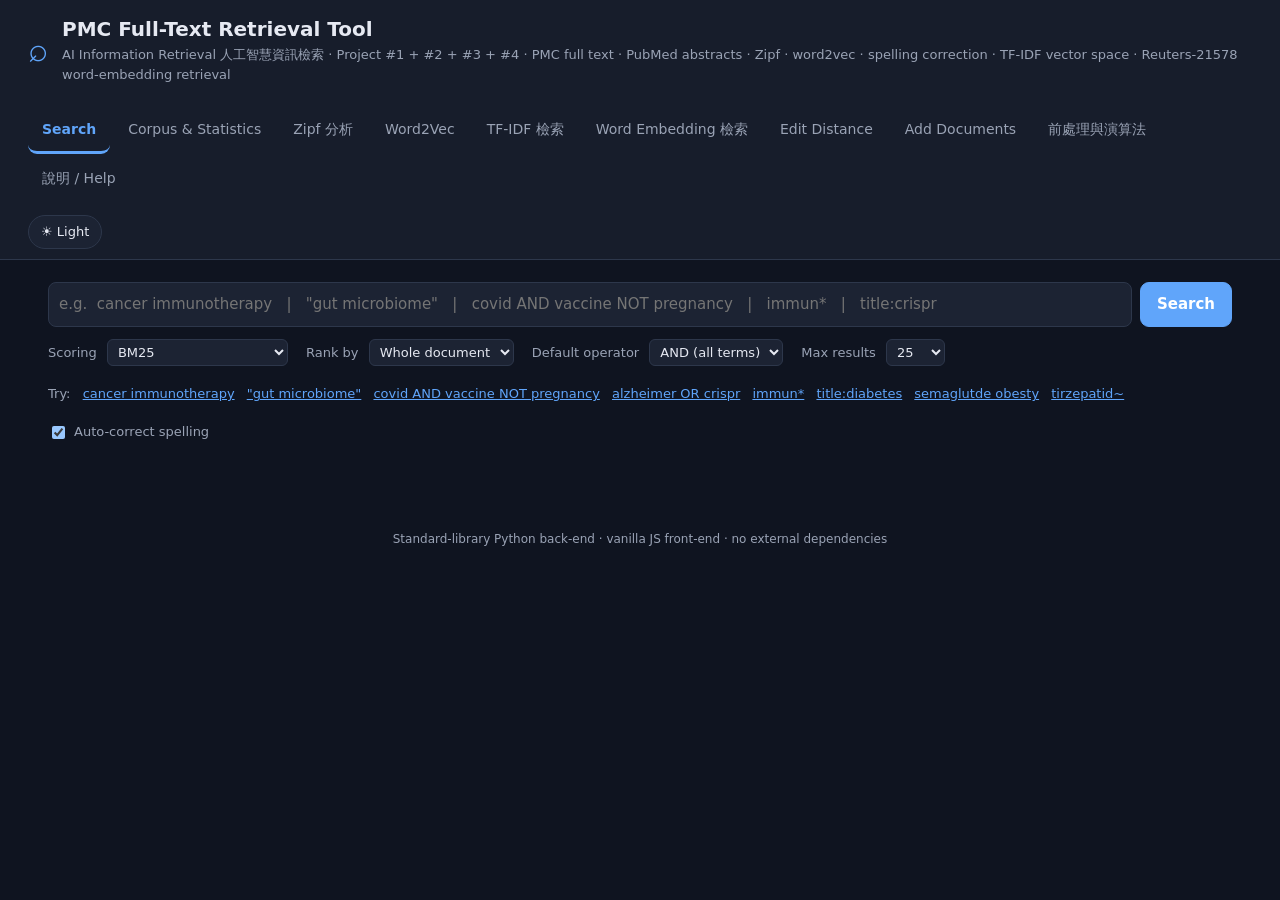
==== commit bd63a450: "Project #4: Reuters-21578 retrieval with TF-IDF vs word embeddings (A/B/C/D), word-level neighbours," ====
--- a/static/index.html
+++ b/static/index.html
@@ -643,6 +643,5 @@
 <script src="/static/w2v.js"></script>
 <script src="/static/tfidf.js"></script>
 <script src="/static/embed.js"></script>
-<script src="/static/demo.js"></script>
 </body>
 </html>
--- a/static/style.css
+++ b/static/style.css
@@ -355,61 +355,3 @@
 .profile{display:flex;height:9px;border-radius:5px;overflow:hidden;background:var(--track);margin:3px 0;max-width:260px}.profile i{display:block;height:100%}
 .pbar{display:inline-block;height:8px;background:var(--bar);border-radius:3px;vertical-align:middle}
 
-/* ---------- classroom demo tools (static/demo.js) ---------- */
-.demo-btn{margin-left:-6px}
-body.demo-open main{margin-right:340px}
-body.demo-open header.top{padding-right:340px}
-body.demo-caption-on main{padding-bottom:170px}
-.demo-panel{position:fixed;top:0;right:0;bottom:0;width:320px;background:var(--card);border-left:1px solid var(--line);box-shadow:-6px 0 18px rgba(0,0,0,.12);z-index:60;overflow:auto;padding:12px 14px 20px;font-size:13px}
-.demo-panel.hidden{display:none}
-.demo-head{display:flex;align-items:center;gap:10px;margin-bottom:8px}.demo-head b{font-size:15px;flex:1}
-.demo-panel section{border-top:1px solid var(--line);padding:10px 0}
-.demo-panel h4{margin:0 0 8px;font-size:13px;display:flex;align-items:center;gap:8px}
-.demo-panel .check{display:block;margin:4px 0}
-.demo-row{display:flex;flex-wrap:wrap;gap:6px;align-items:center;margin-bottom:6px}
-.demo-panel button.small{padding:3px 9px;font-size:12px;border-radius:6px;border:1px solid var(--line);background:var(--surface2);color:var(--ink);cursor:pointer}
-.demo-panel button.small.primary{background:var(--accent);border-color:var(--accent);color:#fff}
-.demo-panel button.zoom.active{background:var(--accent);border-color:var(--accent);color:#fff}
-.demo-panel .hint{color:var(--muted);font-size:12px;margin:6px 0 0}
-.demo-panel .warn{color:var(--danger);font-size:12px}
-.demo-panel kbd,.demo-caption kbd{font:11px ui-monospace,monospace;border:1px solid var(--line);border-bottom-width:2px;border-radius:4px;padding:0 4px;background:var(--surface2)}
-.demo-keys td{padding:2px 6px 2px 0;vertical-align:top}
-.demo-qr{display:flex;gap:10px;align-items:flex-start}.demo-qr img{width:118px;height:118px;border-radius:6px;background:#fff;flex:none}
-.demo-url{font-size:13px;word-break:break-all}.demo-url.alt{color:var(--muted);font-size:12px}
-.demo-steps{list-style:none;margin:0;padding:0;max-height:38vh;overflow:auto;border:1px solid var(--line);border-radius:8px}
-.demo-steps li.group{font-size:11px;font-weight:700;text-transform:uppercase;letter-spacing:.04em;color:var(--muted);padding:7px 10px 2px;background:var(--surface3)}
-.demo-steps li.step{display:flex;gap:8px;align-items:baseline;padding:5px 10px;cursor:pointer;border-top:1px solid var(--line)}
-.demo-steps li.step:hover{background:var(--surface2)}
-.demo-steps li.step .n{font-size:11px;color:var(--muted);min-width:18px;text-align:right}
-.demo-steps li.step.done{color:var(--muted)}
-.demo-steps li.step.current{background:var(--accent-soft);color:var(--ink);font-weight:600;border-left:3px solid var(--accent)}
-.demo-caption{position:fixed;left:0;right:0;bottom:0;z-index:55;display:flex;gap:14px;align-items:center;padding:12px 24px;background:var(--tip-bg);color:var(--tip-ink);font-size:16px;line-height:1.45;box-shadow:0 -4px 18px rgba(0,0,0,.2)}
-.demo-caption.hidden{display:none}
-.demo-caption .n{flex:none;width:34px;height:34px;border-radius:50%;background:var(--accent);color:#fff;display:flex;align-items:center;justify-content:center;font-weight:700}
-.demo-caption div{flex:1}.demo-caption b{display:block;font-size:17px}.demo-caption .keys{flex:none;font-size:12px;opacity:.75}
-body.demo-open .demo-caption{right:320px}
-.demo-overlay{position:fixed;inset:0;z-index:80;background:rgba(10,14,24,.92);display:flex;align-items:center;justify-content:center;cursor:pointer}
-.demo-overlay.hidden{display:none}
-.demo-overlay-inner{text-align:center;color:#fff}
-.demo-overlay-inner img{width:min(62vh,62vw);height:min(62vh,62vw);background:#fff;border-radius:14px;padding:6px}
-.demo-overlay-inner .big-url{font-size:clamp(22px,4vw,44px);font-weight:700;margin-top:18px;font-family:ui-monospace,Menlo,Consolas,monospace;letter-spacing:.02em}
-.demo-overlay-inner p{opacity:.75;font-size:15px}
-.demo-spot{position:fixed;left:-999px;top:-999px;width:150px;height:150px;margin:-75px 0 0 -75px;border-radius:50%;pointer-events:none;z-index:70;
-  background:radial-gradient(circle,rgba(255,196,0,.0) 0 52%,rgba(255,196,0,.28) 54%,rgba(255,196,0,.12) 72%,rgba(255,196,0,0) 76%);border:2px solid rgba(255,170,0,.85);box-shadow:0 0 0 9999px rgba(0,0,0,.14)}
-.demo-spot.hidden{display:none}
-.demo-spot.pulse{animation:demo-pulse .45s ease-out}
-@keyframes demo-pulse{0%{transform:scale(1)}50%{transform:scale(.75);border-width:4px}100%{transform:scale(1)}}
-.focus-btn{float:right;margin:-2px 0 0 8px;border:1px solid var(--line);background:var(--surface2);color:var(--muted);border-radius:6px;font-size:13px;line-height:1;padding:3px 7px;cursor:pointer;opacity:0;transition:opacity .15s}
-.card:hover>h2 .focus-btn,.card.focused>h2 .focus-btn{opacity:1}
-.card.focused>h2 .focus-btn{background:var(--accent);color:#fff;border-color:var(--accent)}
-.panel.focus-mode>*:not(.focus-path):not(.focused){display:none!important}
-.panel.focus-mode .focus-path>*:not(.focus-path):not(.focused){display:none!important}
-.panel.focus-mode .two.focus-path{display:block}
-.demo-focus-bar{position:fixed;top:0;left:50%;transform:translateX(-50%);z-index:58;background:var(--accent);color:#fff;border-radius:0 0 10px 10px;padding:6px 14px;font-size:13px;display:flex;gap:12px;align-items:center;box-shadow:0 3px 10px rgba(0,0,0,.2)}
-.demo-focus-bar.hidden{display:none}
-.demo-focus-bar button{border:1px solid rgba(255,255,255,.6);background:transparent;color:#fff;border-radius:6px;padding:2px 8px;cursor:pointer}
-.card.demo-flash{animation:demo-flash 1.6s ease-out}
-@keyframes demo-flash{0%{box-shadow:0 0 0 3px var(--accent)}100%{box-shadow:0 0 0 0 transparent}}
-body.demo-clean .sub,body.demo-clean footer{display:none}
-@media (max-width:900px){body.demo-open main{margin-right:0}.demo-panel{width:100%}}
-.demo-caption kbd{background:rgba(0,0,0,.08);border-color:rgba(0,0,0,.3);color:inherit}
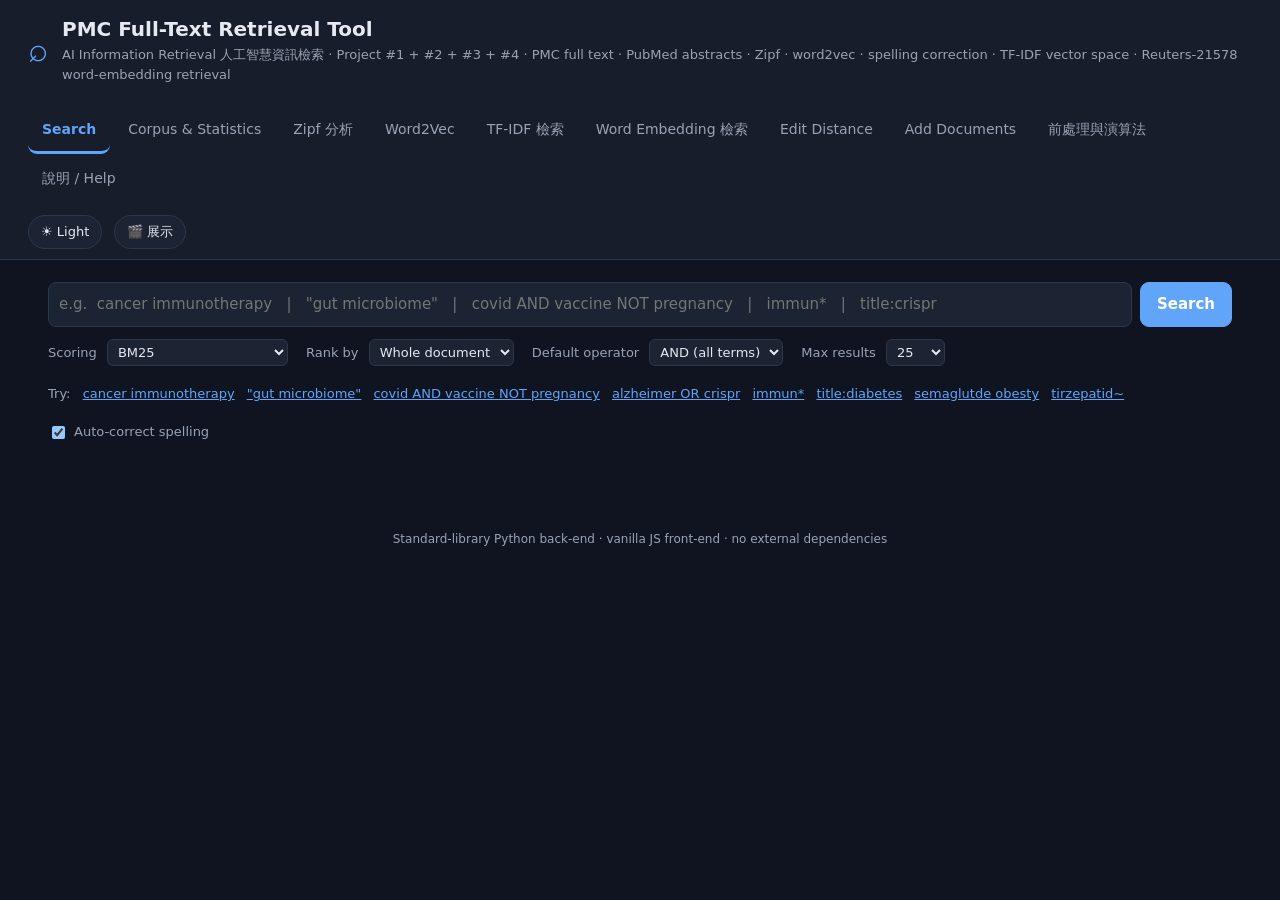
==== commit 493a58bd: "Project #4: six-step walkthrough of the Word Embedding tab, lean one-page report Web (/#emb) - The t" ====
--- a/static/index.html
+++ b/static/index.html
@@ -323,32 +323,60 @@
   </section>
 
   <section id="tab-emb" class="panel">
-    <div class="card help">
-      <h2>Reuters-21578：從 TF-IDF 到 Word Embedding 的新聞檢索實驗（Project #4）</h2>
-      <p>以 Reuters-21578 的 <b>ModApte</b> 切分為實驗資料：9,603 篇 train 新聞用來訓練 word2vec（<code>ir/word2vec.py</code>，skip-gram 與 CBOW），3,299 篇 test 新聞是檢索集合；
-        相關性以 <b>TOPICS</b> 欄位判斷（earn、acq、crude、grain、trade）。<code>ir/embedding.py</code> 以同一組詞（小寫、去停用詞、不做 stemming）建立四種文件表示並以 cosine 排序：
-        <b>A</b> TF-IDF、<b>B</b> TF-IDF 加權詞向量平均、<b>C</b> 詞向量平均、<b>D</b> A 與 B 的分數融合；另附 Project #3 的 Porter-stemmed TF-IDF（A₀）作對照。
-        <code>ir/evaluation.py</code> 計算 P@10、MRR、nDCG@10。重點：詞向量相近 ≠ 適合檢索同一批文件，所以 word-level（第 3 節）與 document-level（第 4–6 節）分開分析。</p>
-      <nav class="subnav" id="emb-nav">
-        <a href="#emb-s1">1 資料集</a><a href="#emb-s2">2 詞向量模型</a><a href="#emb-s3">3 Word-level：最近鄰</a>
-        <a href="#emb-s4">4 Document-level：檢索</a><a href="#emb-s5">5 方法對照</a><a href="#emb-s6">6 評估</a><a href="#emb-s7">7 RQ 結論</a>
-        <a href="/static/project4-guide.html" target="_blank" style="border-color:var(--accent-line);background:var(--accent-soft)">✓ 驗收導讀（因果檢核）</a>
-      </nav>
+    <div class="card p4-top">
+      <h2>Project #4：TF-IDF vs Word Embedding 新聞檢索 <a class="p4-guide" href="/static/project4-guide.html" target="_blank">驗收導讀 ↗</a></h2>
+      <div class="p4-steps" id="p4-steps"></div>
+      <p class="p4-ask" id="p4-ask"></p>
+    </div>
+
+    <!-- steps 3 + 4: one-click scenarios (word level / document level) -->
+    <div class="card" id="emb-s0" data-step="3 4">
+      <h2 id="sc-h">選一個例子</h2>
+      <div id="sc-buttons"></div>
+      <div class="try sc-free"><input id="sc-q" placeholder="或輸入自己的查詢，例如 Icahn TWA（相關判定選 acq）">
+        <label>相關判定 <select id="sc-topic"></select></label>
+        <button id="sc-go" class="primary">A / B 對決</button>
+        <details class="sc-opts"><summary>設定</summary>
+          <label>模型 <select id="sc-model"></select></label>
+          <label>D 的 α <input id="sc-alpha" type="number" min="0" max="1" step="0.1" value="0.2" style="width:60px"></label></details></div>
+      <div id="sc-out"></div>
+    </div>
+
+    <!-- step 5: experiment data -->
+    <div class="card" id="emb-s0b" data-step="5">
+      <h2>20 個查詢的平均：A TF-IDF → B 詞向量</h2>
+      <div id="sc-data"><p class="muted">loading…</p></div>
     </div>
 
     <!-- 1 dataset -->
-    <div class="card" id="emb-s1">
-      <h2>1. 資料集：Reuters-21578 ModApte</h2>
+    <div class="card" id="emb-s1" data-step="1">
+      <h2>資料集：Reuters-21578 ModApte</h2>
       <p class="hint">22 個 SGML 檔（reut2-000 … 021，21,578 則 1987 年路透新聞）由 <code>ir/reuters.py</code> 解析：解碼 Latin-1 與實體、移除控制字元與 "Reuter" 署名、把硬換行的段落接回完整句子。
         ModApte = <code>TOPICS="YES"</code> 且 <code>LEWISSPLIT</code> 為 TRAIN / TEST 的文件。TOPICS 由路透與 Carnegie Group 的編目員人工指派，與任何檢索方法無關，因此可作相關性判斷：grade 2 = 該主題是文件唯一主題，grade 1 = 多個主題之一。</p>
       <div id="emb-info"><p class="muted">loading…</p></div>
     </div>
 
+    <!-- the methods under comparison (step 1) -->
+    <div class="card" id="emb-s1m" data-step="1">
+      <h2>比較的檢索方法：規格指定 2 種 + 自行加入 3 種對照</h2>
+      <div id="emb-methods"><p class="muted">loading…</p></div>
+    </div>
+
     <!-- 2 models -->
-    <div class="card" id="emb-s2">
-      <h2>2. 詞向量模型（在 train 切分上訓練）</h2>
+    <div class="card" id="emb-s2" data-step="2">
+      <h2>詞向量模型（在 train 切分上訓練）</h2>
       <p class="hint">純 Python word2vec（negative sampling、dynamic window、sub-sampling；Project #2 的實作）。模型存在 <code>data/reuters/w2v/</code>，可同時保留多個以比較 CBOW / skip-gram、維度、視窗與 epochs。
         下方「覆蓋率」= test 集合中有向量的詞型 / 詞元比例：不在 train 詞彙（或 min_count 以下）的詞（OOV）在嵌入法中會被忽略。</p>
+      <div class="w2v-fig">
+        <svg width="0" height="0" style="position:absolute"><defs><marker id="w2v-arr" viewBox="0 0 10 10" refX="9" refY="5" markerWidth="7" markerHeight="7" orient="auto"><path d="M0,0L10,5L0,10z" fill="context-stroke"/></marker></defs></svg>
+        <p class="w2v-sent">同一個句子、視窗 ±2：<span>opec</span> <span class="c">cut</span> <span class="c">crude</span> <b>oil</b> <span class="c">output</span> <span class="c">rose</span></p>
+        <div class="two">
+          <div><h4>CBOW：周圍的詞 → 中間的詞</h4><svg viewBox="0 0 420 170" width="100%" style="max-width:420px;display:block" role="img" aria-label="CBOW"><text class="lab" x="0" y="18">輸入</text><text class="lab" x="0" y="114">預測</text><rect class="in" x="16" y="28" width="74" height="32" rx="8"/><text x="52" y="49" text-anchor="middle">cut</text><line x1="52" y1="63" x2="191" y2="115" marker-end="url(#w2v-arr)"/><rect class="in" x="120" y="28" width="74" height="32" rx="8"/><text x="158" y="49" text-anchor="middle">crude</text><line x1="158" y1="63" x2="204" y2="115" marker-end="url(#w2v-arr)"/><rect class="in" x="226" y="28" width="74" height="32" rx="8"/><text x="262" y="49" text-anchor="middle">output</text><line x1="262" y1="63" x2="216" y2="115" marker-end="url(#w2v-arr)"/><rect class="in" x="330" y="28" width="74" height="32" rx="8"/><text x="368" y="49" text-anchor="middle">rose</text><line x1="368" y1="63" x2="229" y2="115" marker-end="url(#w2v-arr)"/><rect class="out" x="173" y="122" width="74" height="32" rx="8"/><text x="210" y="143" text-anchor="middle">oil</text></svg>
+            <p>把周圍 4 個詞的向量平均，猜中間是哪個詞。<br>一個位置 1 個樣本：訓練快，高頻詞學得穩。</p></div>
+          <div><h4>Skip-gram：中間的詞 → 周圍每個詞</h4><svg viewBox="0 0 420 170" width="100%" style="max-width:420px;display:block" role="img" aria-label="Skip-gram"><text class="lab" x="0" y="18">輸入</text><text class="lab" x="0" y="114">預測</text><rect class="in" x="173" y="28" width="74" height="32" rx="8"/><text x="210" y="49" text-anchor="middle">oil</text><line x1="191" y1="63" x2="52" y2="115" marker-end="url(#w2v-arr)"/><rect class="out" x="16" y="122" width="74" height="32" rx="8"/><text x="52" y="143" text-anchor="middle">cut</text><line x1="204" y1="63" x2="158" y2="115" marker-end="url(#w2v-arr)"/><rect class="out" x="120" y="122" width="74" height="32" rx="8"/><text x="158" y="143" text-anchor="middle">crude</text><line x1="216" y1="63" x2="262" y2="115" marker-end="url(#w2v-arr)"/><rect class="out" x="226" y="122" width="74" height="32" rx="8"/><text x="262" y="143" text-anchor="middle">output</text><line x1="229" y1="63" x2="368" y2="115" marker-end="url(#w2v-arr)"/><rect class="out" x="330" y="122" width="74" height="32" rx="8"/><text x="368" y="143" text-anchor="middle">rose</text></svg>
+            <p>用中間的詞，分別去猜周圍的每一個詞。<br>一個位置 4 個樣本：訓練慢，低頻詞得到較多更新。</p></div>
+        </div>
+      </div>
       <div id="emb-models"><p class="muted">loading…</p></div>
       <div class="row" style="margin-top:10px;gap:10px">
         <span class="muted">訓練新模型：</span>
@@ -365,8 +393,8 @@
     </div>
 
     <!-- 3 word level -->
-    <div class="card" id="emb-s3">
-      <h2>3. Word-level：每個詞的 Top-5 最近鄰</h2>
+    <div class="card adv" id="emb-s3" data-step="3">
+      <h2>進階：自訂詞的最近鄰與詞對 cosine</h2>
       <p class="hint">每個詞在各模型中 cosine 最高的 5 個詞。為了判斷「為什麼近」，每個鄰近詞另附：<b>同篇</b> = 兩詞在 train 集合中共同出現的文件數、<b>PMI</b>（文件層級的點互資訊）、<b>主題</b> = test 集合中含該鄰近詞的文件最常帶的主題。
         自動標記只是提示：<span class="tag ctx">情境共現</span> 同篇多且 PMI 高（常在同一類新聞出現，不必然同義）、<span class="tag rare">稀有</span> 訓練次數少（向量不穩定）、<span class="tag topic">同主題</span> 鄰近詞與查詢詞的主要主題相同。</p>
       <div class="try"><input id="en-words" value="oil petroleum crude opec profit loss earnings acquisition takeover merger grain wheat cereal trade tariff deficit">
@@ -381,8 +409,8 @@
     </div>
 
     <!-- 4 document level search -->
-    <div class="card" id="emb-s4">
-      <h2>4. Document-level：新聞檢索系統</h2>
+    <div class="card adv" id="emb-s4" data-step="4">
+      <h2>進階：單一方法的檢索結果與逐詞解釋</h2>
       <p class="hint">查詢 → 同樣的前處理 → 依方法建立查詢向量 → 與每篇 test 新聞的向量算 cosine → 排序。每筆結果列出文件的 TOPICS、相關等級（若是評估查詢）、<b>查詢詞是否出現在文件中</b>（詞彙匹配），
         以及嵌入法「為什麼配到」：每個查詢詞在該文件中 cosine 最高的詞（語意／情境匹配）。方法 D 的 α 是 TF-IDF 分數的權重（1 = 純 TF-IDF，0 = 純 B）。</p>
       <div class="try"><input id="eq" value="petroleum production and output" placeholder="query">
@@ -396,8 +424,8 @@
     </div>
 
     <!-- 5 compare -->
-    <div class="card" id="emb-s5">
-      <h2>5. 同一查詢、不同文件表示法並排</h2>
+    <div class="card adv" id="emb-s5" data-step="4">
+      <h2>進階：多種方法完整並排（overlap、Kendall τ）</h2>
       <p class="hint">overlap@k 與 Kendall τ 以第一個方法為基準；<b>詞彙重疊</b> = 前 k 名文件平均含有的查詢詞比例；<b>無查詢詞</b> = 前 k 名中完全不含任何查詢詞的文件數（只有嵌入法才可能找到這類文件——它們是語意匹配，也是誤配的來源）。</p>
       <div class="row" style="margin-bottom:8px"><span class="muted">預設實驗：</span>
         <button class="small" data-exp="tfidf,w2v-tfidf" title="核心比較">A vs B（核心）</button>
@@ -412,8 +440,8 @@
     </div>
 
     <!-- 6 evaluation -->
-    <div class="card" id="emb-s6">
-      <h2>6. 評估：P@10、MRR、nDCG@10（20 個主題查詢）</h2>
+    <div class="card adv" id="emb-s6" data-step="5">
+      <h2>進階：20 個查詢、完整評估表與 α 掃描</h2>
       <p class="hint">每個主題 4 個查詢，依用字與相關新聞詞彙的距離分四種：<b>主題詞</b>（oil、grain、trade…）、<b>路透慣用詞</b>（takeover、barrel、tariff…）、<b>同義／改寫</b>（petroleum、cereal、firms…）、<b>情境描述</b>（energy exploration、crop report…）。
         相關集 = test 集合中帶該主題的文件（earn 1,087、acq 719、crude 189、grain 149、trade 117）。注意 TF-IDF 只對含查詢詞的文件給分，未檢回的相關文件會壓低 MAP 與 R@k；P@10、MRR、nDCG@10 只看排名前段，是本專案的主要指標。</p>
       <div id="ee-queries"><p class="muted">loading…</p></div>
@@ -426,10 +454,11 @@
     </div>
 
     <!-- 7 research questions -->
-    <div class="card" id="emb-s7">
-      <h2>7. 研究問題（由目前的數據計算）</h2>
-      <div id="er-out"><p class="muted">先執行第 3 節的最近鄰與第 6 節的評估。</p></div>
-    </div>
+    <div class="card" id="emb-s7" data-step="6">
+      <h2>研究問題（由目前的數據計算）</h2>
+      <div id="er-out"><p class="muted">計算中…</p></div>
+    </div>
+    <div class="p4-nav"><button id="p4-prev">← 上一步</button><span id="p4-pos" class="muted"></span><button id="p4-next" class="primary">下一步 →</button></div>
   </section>
 
   <section id="tab-spell" class="panel">
@@ -643,5 +672,7 @@
 <script src="/static/w2v.js"></script>
 <script src="/static/tfidf.js"></script>
 <script src="/static/embed.js"></script>
+<script src="/static/showcase.js"></script>
+<script src="/static/demo.js"></script>
 </body>
 </html>
--- a/static/style.css
+++ b/static/style.css
@@ -355,3 +355,215 @@
 .profile{display:flex;height:9px;border-radius:5px;overflow:hidden;background:var(--track);margin:3px 0;max-width:260px}.profile i{display:block;height:100%}
 .pbar{display:inline-block;height:8px;background:var(--bar);border-radius:3px;vertical-align:middle}
 
+/* ---------- classroom demo tools (static/demo.js) ---------- */
+.demo-btn{margin-left:-6px}
+body.demo-open main{margin-right:340px}
+body.demo-open header.top{padding-right:340px}
+body.demo-caption-on main{padding-bottom:170px}
+.demo-panel{position:fixed;top:0;right:0;bottom:0;width:320px;background:var(--card);border-left:1px solid var(--line);box-shadow:-6px 0 18px rgba(0,0,0,.12);z-index:60;overflow:auto;padding:12px 14px 20px;font-size:13px}
+.demo-panel.hidden{display:none}
+.demo-head{display:flex;align-items:center;gap:10px;margin-bottom:8px}.demo-head b{font-size:15px;flex:1}
+.demo-panel section{border-top:1px solid var(--line);padding:10px 0}
+.demo-panel h4{margin:0 0 8px;font-size:13px;display:flex;align-items:center;gap:8px}
+.demo-panel .check{display:block;margin:4px 0}
+.demo-row{display:flex;flex-wrap:wrap;gap:6px;align-items:center;margin-bottom:6px}
+.demo-panel button.small{padding:3px 9px;font-size:12px;border-radius:6px;border:1px solid var(--line);background:var(--surface2);color:var(--ink);cursor:pointer}
+.demo-panel button.small.primary{background:var(--accent);border-color:var(--accent);color:#fff}
+.demo-panel button.zoom.active{background:var(--accent);border-color:var(--accent);color:#fff}
+.demo-panel .hint{color:var(--muted);font-size:12px;margin:6px 0 0}
+.demo-panel .warn{color:var(--danger);font-size:12px}
+.demo-panel kbd,.demo-caption kbd{font:11px ui-monospace,monospace;border:1px solid var(--line);border-bottom-width:2px;border-radius:4px;padding:0 4px;background:var(--surface2)}
+.demo-keys td{padding:2px 6px 2px 0;vertical-align:top}
+.demo-qr{display:flex;gap:10px;align-items:flex-start}.demo-qr img{width:118px;height:118px;border-radius:6px;background:#fff;flex:none}
+.demo-url{font-size:13px;word-break:break-all}.demo-url.alt{color:var(--muted);font-size:12px}
+.demo-steps{list-style:none;margin:0;padding:0;max-height:38vh;overflow:auto;border:1px solid var(--line);border-radius:8px}
+.demo-steps li.group{font-size:11px;font-weight:700;text-transform:uppercase;letter-spacing:.04em;color:var(--muted);padding:7px 10px 2px;background:var(--surface3)}
+.demo-steps li.step{display:flex;gap:8px;align-items:baseline;padding:5px 10px;cursor:pointer;border-top:1px solid var(--line)}
+.demo-steps li.step:hover{background:var(--surface2)}
+.demo-steps li.step .n{font-size:11px;color:var(--muted);min-width:18px;text-align:right}
+.demo-steps li.step.done{color:var(--muted)}
+.demo-steps li.step.current{background:var(--accent-soft);color:var(--ink);font-weight:600;border-left:3px solid var(--accent)}
+.demo-caption{position:fixed;left:0;right:0;bottom:0;z-index:55;display:flex;gap:14px;align-items:center;padding:12px 24px;background:var(--tip-bg);color:var(--tip-ink);font-size:16px;line-height:1.45;box-shadow:0 -4px 18px rgba(0,0,0,.2)}
+.demo-caption.hidden{display:none}
+.demo-caption .n{flex:none;width:34px;height:34px;border-radius:50%;background:var(--accent);color:#fff;display:flex;align-items:center;justify-content:center;font-weight:700}
+.demo-caption div{flex:1}.demo-caption b{display:block;font-size:17px}.demo-caption .keys{flex:none;font-size:12px;opacity:.75}
+body.demo-open .demo-caption{right:320px}
+.demo-overlay{position:fixed;inset:0;z-index:80;background:rgba(10,14,24,.92);display:flex;align-items:center;justify-content:center;cursor:pointer}
+.demo-overlay.hidden{display:none}
+.demo-overlay-inner{text-align:center;color:#fff}
+.demo-overlay-inner img{width:min(62vh,62vw);height:min(62vh,62vw);background:#fff;border-radius:14px;padding:6px}
+.demo-overlay-inner .big-url{font-size:clamp(22px,4vw,44px);font-weight:700;margin-top:18px;font-family:ui-monospace,Menlo,Consolas,monospace;letter-spacing:.02em}
+.demo-overlay-inner p{opacity:.75;font-size:15px}
+.demo-spot{position:fixed;left:-999px;top:-999px;width:150px;height:150px;margin:-75px 0 0 -75px;border-radius:50%;pointer-events:none;z-index:70;
+  background:radial-gradient(circle,rgba(255,196,0,.0) 0 52%,rgba(255,196,0,.28) 54%,rgba(255,196,0,.12) 72%,rgba(255,196,0,0) 76%);border:2px solid rgba(255,170,0,.85);box-shadow:0 0 0 9999px rgba(0,0,0,.14)}
+.demo-spot.hidden{display:none}
+.demo-spot.pulse{animation:demo-pulse .45s ease-out}
+@keyframes demo-pulse{0%{transform:scale(1)}50%{transform:scale(.75);border-width:4px}100%{transform:scale(1)}}
+.focus-btn{float:right;margin:-2px 0 0 8px;border:1px solid var(--line);background:var(--surface2);color:var(--muted);border-radius:6px;font-size:13px;line-height:1;padding:3px 7px;cursor:pointer;opacity:0;transition:opacity .15s}
+.card:hover>h2 .focus-btn,.card.focused>h2 .focus-btn{opacity:1}
+.card.focused>h2 .focus-btn{background:var(--accent);color:#fff;border-color:var(--accent)}
+.panel.focus-mode>*:not(.focus-path):not(.focused){display:none!important}
+.panel.focus-mode .focus-path>*:not(.focus-path):not(.focused){display:none!important}
+.panel.focus-mode .two.focus-path{display:block}
+.demo-focus-bar{position:fixed;top:0;left:50%;transform:translateX(-50%);z-index:58;background:var(--accent);color:#fff;border-radius:0 0 10px 10px;padding:6px 14px;font-size:13px;display:flex;gap:12px;align-items:center;box-shadow:0 3px 10px rgba(0,0,0,.2)}
+.demo-focus-bar.hidden{display:none}
+.demo-focus-bar button{border:1px solid rgba(255,255,255,.6);background:transparent;color:#fff;border-radius:6px;padding:2px 8px;cursor:pointer}
+.card.demo-flash{animation:demo-flash 1.6s ease-out}
+@keyframes demo-flash{0%{box-shadow:0 0 0 3px var(--accent)}100%{box-shadow:0 0 0 0 transparent}}
+body.demo-clean .sub,body.demo-clean footer{display:none}
+@media (max-width:900px){body.demo-open main{margin-right:0}.demo-panel{width:100%}}
+.demo-caption kbd{background:rgba(0,0,0,.08);border-color:rgba(0,0,0,.3);color:inherit}
+
+/* ---------- Project #4 showcase (static/showcase.js) ---------- */
+:root{--m-a:#2a78d6;--m-b:#eb6834;--m-c:#1baf7a;--m-d:#8b5cf6;--rel2:#15803d;--rel2-ink:#fff;--rel1:#86efac;--rel1-ink:#14532d;--rel0:#e5e7ef;--rel0-ink:#6b7280}
+:root[data-theme="dark"]{--m-a:#3987e5;--m-b:#d95926;--m-c:#199e70;--m-d:#9085e9;--rel2:#4ade80;--rel2-ink:#052e16;--rel1:#166534;--rel1-ink:#dcfce7;--rel0:#2a3347;--rel0-ink:#9aa3b5}
+.sc-key{display:inline-block;width:10px;height:10px;border-radius:3px;margin-right:5px;vertical-align:0}
+.sc-group{margin:0 0 10px}.sc-group h4{margin:0 0 6px;font-size:13.5px}.sc-group h4 .muted{font-weight:400;font-size:12.5px;margin-left:6px}
+.sc-btns{display:flex;flex-wrap:wrap;gap:6px}
+.sc-btn{border:1px solid var(--line);background:var(--surface2);color:var(--ink);border-radius:8px;padding:5px 11px;font-size:13px;cursor:pointer;text-align:left;line-height:1.25}
+.sc-btn small{display:block;font-size:11px;color:var(--muted)}
+.sc-btn:hover{border-color:var(--accent)}.sc-btn.star{border-color:var(--accent-line);background:var(--accent-soft)}
+.sc-btn.on{background:var(--accent);border-color:var(--accent);color:#fff}.sc-btn.on small{color:#fff;opacity:.85}
+.sc-head{display:flex;flex-wrap:wrap;align-items:baseline;gap:8px 16px;margin:14px 0 6px;padding-top:12px;border-top:1px solid var(--line)}
+.sc-q{font-size:24px;font-weight:700;letter-spacing:.01em}.sc-q.small{font-size:18px;margin-bottom:4px}
+.sc-meta{display:flex;flex-wrap:wrap;gap:6px 10px;align-items:center;font-size:12.5px}
+.sc-note{background:var(--surface2);border:1px solid var(--line);border-left:4px solid var(--accent);border-radius:8px;padding:9px 13px;margin:6px 0 10px;font-size:14.5px;line-height:1.6}
+.sc-words{display:flex;flex-wrap:wrap;gap:6px;align-items:center;margin:6px 0;font-size:13px}
+.sc-verdict{display:flex;flex-wrap:wrap;gap:6px 18px;align-items:baseline;border:1px solid var(--line);border-radius:10px;padding:9px 14px;margin:8px 0 10px;font-size:13.5px;background:var(--surface2)}
+.sc-verdict .big{font-size:21px;font-weight:700;white-space:nowrap}.sc-verdict .big em{font-style:normal;color:var(--muted);margin:0 10px;font-weight:400}
+.sc-verdict .big .sc-key{width:12px;height:12px}
+table.sc-strips{border-collapse:collapse;font-size:13px;width:100%}
+table.sc-strips th{font-size:11.5px;font-weight:600;color:var(--muted);text-align:right;padding:3px 8px;white-space:nowrap}
+table.sc-strips th:nth-child(-n+2){text-align:left}
+table.sc-strips td{padding:5px 8px;text-align:right;border-top:1px solid var(--line);font-variant-numeric:tabular-nums;white-space:nowrap}
+table.sc-strips td.sc-mname,table.sc-strips td.sc-strip{text-align:left}
+td.sc-strip{white-space:nowrap}
+.sc-cell{display:inline-flex;flex-direction:column;align-items:center;justify-content:center;width:34px;height:36px;margin-right:2px;border-radius:5px;font-size:13px;font-weight:700;line-height:1.05;box-sizing:border-box;background:var(--rel0);color:var(--rel0-ink);cursor:default;vertical-align:middle}
+.sc-cell small{font-size:9.5px;font-weight:500;opacity:.85}
+.sc-cell.g2{background:var(--rel2);color:var(--rel2-ink)}.sc-cell.g1{background:var(--rel1);color:var(--rel1-ink)}
+.sc-cell.u{background:var(--surface3);color:var(--ink)}
+.sc-cell.nolex{outline:2px dashed var(--ink);outline-offset:-2px}
+.sc-cell.mini{width:14px;height:14px;margin:0 5px 0 0;border-radius:3px;vertical-align:-2px}.sc-cell.mini.nolex{outline-width:1.5px}
+.sc-legend{display:flex;flex-wrap:wrap;gap:4px 16px;align-items:center;font-size:12.5px;margin:6px 0 8px}
+.sc-legend .check{margin-left:auto}
+.sc-cols{display:grid;grid-template-columns:1fr 1fr;gap:12px;margin-top:8px}
+@media (max-width:900px){.sc-cols{grid-template-columns:1fr}}
+.sc-col{background:var(--surface2);border:1px solid var(--line);border-radius:10px;padding:9px 12px;min-width:0}
+.sc-col h4{margin:0 0 6px;font-size:13.5px}.sc-word>h4{margin:12px 0 0;font-size:17px}.sc-word>h4 .muted{font-size:12.5px;font-weight:400}
+.sc-col ol{margin:0;padding-left:24px;font-size:13px}
+.sc-col li{margin:0 0 3px;padding:2px 6px;border-radius:5px;border-left:4px solid transparent}
+.sc-col li.g2{border-left-color:var(--rel2)}.sc-col li.g1{border-left-color:var(--rel1)}.sc-col li.g0{border-left-color:var(--rel0)}
+.sc-t{display:block;font-weight:600;overflow:hidden;text-overflow:ellipsis;white-space:nowrap}
+.sc-m{display:flex;flex-wrap:wrap;gap:3px 6px;align-items:center;font-size:11.5px}
+.sc-rk{margin-left:auto;font-size:11px;border:1px solid var(--line);border-radius:999px;padding:0 7px;color:var(--muted)}
+.sc-rk.far,.sc-rk.out{color:var(--ink);font-weight:600;background:var(--surface3)}
+.sc-more{margin-top:10px;gap:0}.sc-more button.small:first-child{margin-left:0}
+.sc-bar{min-width:150px}.sc-track{display:inline-block;width:100px;height:8px;background:var(--track);border-radius:4px;vertical-align:middle;margin-right:8px;overflow:hidden}
+.sc-track i{display:block;height:100%;background:var(--m-b);border-radius:0 4px 4px 0}
+table.sc-pairs{max-width:760px}table.sc-pairs .sc-track{width:140px}
+.sc-tile b{font-size:19px;white-space:nowrap}.sc-tile b em{font-style:normal;font-weight:400;color:var(--muted)}
+.sc-tile .delta{display:block;font-size:12.5px;font-weight:600;color:var(--ink)}
+.sc-tile .delta.up{color:var(--ok)}.sc-tile .delta.down{color:var(--danger)}
+#sc-data .tiles{grid-template-columns:repeat(auto-fill,minmax(190px,1fr))}
+#sc-data h4{margin:0 0 4px}
+button.sc-meas{margin-left:0}button.sc-meas.on{background:var(--accent);border-color:var(--accent);color:#fff}
+.sc-db-row,.sc-mb-row{display:grid;grid-template-columns:minmax(200px,40%) 1fr 70px;gap:14px;align-items:center;width:100%;border:0;border-top:1px solid var(--line);background:transparent;color:var(--ink);padding:5px 6px;font:inherit;font-size:13px;text-align:left}
+.sc-mb-row{grid-template-columns:minmax(150px,36%) 1fr 50px}
+button.sc-db-row{cursor:pointer}button.sc-db-row:hover{background:var(--surface2)}
+.sc-db-row.axis,.sc-mb-row.axis{border-top:0;color:var(--muted);font-size:11px;padding-top:0;padding-bottom:0;min-height:16px}
+.sc-db-row .lab,.sc-mb-row .lab{overflow:hidden;text-overflow:ellipsis;white-space:nowrap}.sc-db-row .lab b{margin-right:4px}
+.sc-db-row .d,.sc-mb-row .d{text-align:right;font-variant-numeric:tabular-nums;font-weight:600;white-space:nowrap}
+.sc-db-track{position:relative;height:16px;margin:0 8px;background:linear-gradient(var(--line),var(--line)) center/100% 1px no-repeat}
+.sc-db-track.bar{background:none;border-left:1px solid var(--line)}
+.axis .sc-db-track{background:none}
+.sc-db-track i{position:absolute;top:0;transform:translateX(-50%);font-style:normal;white-space:nowrap}
+.sc-db-track i.ref{color:var(--ink);font-weight:600}
+.sc-db-track u{position:absolute;top:7px;height:2px;background:var(--muted);text-decoration:none}
+.sc-db-track em{position:absolute;top:2px;width:12px;height:12px;margin-left:-6px;border-radius:50%;box-sizing:border-box;border:2px solid var(--card)}
+.sc-db-track em.a{background:var(--m-a)}.sc-db-track em.b{background:var(--m-b)}
+.sc-db-track em.a.tie{top:-3px}.sc-db-track em.b.tie{top:7px}
+.sc-db-track s{position:absolute;left:0;top:2px;height:12px;background:var(--m-b);border-radius:0 4px 4px 0}
+.sc-db-track q{position:absolute;top:-5px;bottom:-5px;width:2px;margin-left:-1px;background:var(--ink)}.sc-db-track q::before,.sc-db-track q::after{content:none}
+.sc-tip{position:fixed;z-index:90;max-width:420px;background:var(--tip-bg);color:var(--tip-ink);font-size:12.5px;line-height:1.45;padding:7px 10px;border-radius:7px;pointer-events:none;box-shadow:0 4px 14px rgba(0,0,0,.25)}
+.sc-tip.hidden{display:none}
+.chip.oov{border-style:dashed;color:var(--muted)}.chip.oov small{color:var(--danger);font-weight:600}
+.sc-t mark{background:var(--mark);color:inherit;border-radius:3px;padding:0 2px}
+/* Project #4 stepper: one step at a time, explanations folded away */
+#tab-emb .card.p4-off{display:none}
+.p4-top{position:sticky;top:0;z-index:5;padding:12px 22px}
+.p4-top h2{font-size:17px;margin:0 0 8px}
+.p4-guide{font-size:12.5px;font-weight:400;margin-left:10px;text-decoration:none;color:var(--muted)}
+.p4-steps{display:flex;flex-wrap:wrap;gap:6px}
+.p4-steps button{display:flex;align-items:center;gap:7px;border:1px solid var(--line);background:var(--surface2);color:var(--ink);border-radius:999px;padding:5px 14px 5px 6px;font-size:14px;cursor:pointer;margin:0}
+.p4-steps button i{font-style:normal;display:inline-flex;align-items:center;justify-content:center;width:22px;height:22px;border-radius:50%;background:var(--surface3);font-size:12.5px;font-weight:700}
+.p4-steps button.done i{background:var(--accent-soft);color:var(--accent)}
+.p4-steps button.on{background:var(--accent);border-color:var(--accent);color:#fff;font-weight:600}
+.p4-steps button.on i{background:#fff;color:var(--accent)}
+.p4-ask{margin:10px 0 0;font-size:17px;font-weight:600}
+.p4-nav{display:flex;justify-content:space-between;align-items:center;margin:0 0 24px}
+.p4-nav button{margin:0;padding:8px 18px;font-size:14px}
+#tab-emb .card>p.hint{display:none}
+#tab-emb .card.show-hint>p.hint{display:block}
+.p4-why{float:right;margin:0;font-weight:400}
+#tab-emb .card.adv>h2{cursor:pointer;font-size:15px;margin:0;color:var(--muted)}
+#tab-emb .card.adv>h2::before{content:"▸ "}
+#tab-emb .card.adv.open>h2{margin-bottom:10px;color:var(--ink)}
+#tab-emb .card.adv.open>h2::before{content:"▾ "}
+#tab-emb .card.adv:not(.open)>*:not(h2){display:none}
+#tab-emb .card.adv:not(.open){padding:10px 22px}
+#emb-s0[data-mode="3"] .sc-group[data-for="4"],#emb-s0[data-mode="4"] .sc-group[data-for="3"],#emb-s0[data-mode="3"] .sc-free{display:none}
+#sc-buttons{display:flex;flex-wrap:wrap;gap:4px 28px}
+.sc-opts{display:inline-flex;gap:10px;align-items:center;font-size:13px}.sc-opts summary{cursor:pointer;color:var(--muted)}
+.sc-titles{margin-top:10px}.sc-titles summary{cursor:pointer;font-weight:600;font-size:13.5px}
+.sc-take{font-size:15.5px;font-weight:600;margin:0 0 8px}
+.sc-bar2{display:flex;flex-wrap:wrap;gap:8px;align-items:center;margin:6px 0 12px}.sc-bar2 .grow{flex:1}
+.sc-seg{display:inline-flex;border:1px solid var(--line);border-radius:8px;overflow:hidden}
+.sc-seg button{border:0;border-radius:0;margin:0;background:var(--surface2);color:var(--ink);padding:5px 13px;font-size:13px;cursor:pointer}
+.sc-seg button+button{border-left:1px solid var(--line)}
+.sc-seg button.on{background:var(--accent);color:#fff}
+.sc-note{font-size:16px}
+.p4-flow{display:flex;flex-wrap:wrap;align-items:center;gap:10px 14px;margin:4px 0 10px}
+.p4-flow>i{font-style:normal;font-size:22px;color:var(--muted)}
+.p4-flow .box{border:1px solid var(--line);background:var(--surface2);border-radius:10px;padding:9px 16px}
+.p4-flow .box b{display:block;font-size:24px;font-variant-numeric:tabular-nums}
+.p4-flow .box span{font-size:13px;color:var(--muted)}
+.p4-flow .box.accent{border-color:var(--accent-line);background:var(--accent-soft)}
+.p4-flow .split{display:flex;flex-direction:column;gap:6px}
+.p4-flow-note{font-size:14px;margin:0 0 14px}
+table.grid tr.sum td{color:var(--muted);border-top:1px solid var(--line)}table.grid tr.sum td:first-child{text-align:left}table.grid tr.sum.total td{color:var(--ink);font-weight:700;border-top:2px solid var(--line)}
+.pv{display:inline-block;min-width:34px;padding:1px 9px;border-radius:6px;border:1.5px solid transparent;text-align:center}
+.pv.ch{font-weight:700;color:var(--ink)}
+.p-a{--pc:var(--m-a)}.p-b{--pc:var(--m-b)}.p-c{--pc:var(--m-c)}.p-d{--pc:var(--m-d)}.p-e{--pc:var(--muted)}
+.pv.ch{border-color:var(--pc);background:color-mix(in srgb,var(--pc) 24%,transparent)}
+.pv-key{display:inline-block;width:10px;height:10px;border-radius:3px;background:var(--pc);margin-right:5px}
+.pv-legend{font-size:14px;margin:0 0 10px;display:flex;flex-wrap:wrap;gap:4px 14px;align-items:center}
+.p4-letter{display:inline-flex;align-items:center;justify-content:center;min-width:30px;height:30px;border-radius:8px;color:#fff;font-weight:700;font-size:15px}
+table.p4-methods td{vertical-align:top;padding:8px 10px;font-size:14px}table.p4-methods td .muted{font-size:12px}
+table.p4-methods{width:100%}table.p4-methods td,table.p4-methods th{text-align:left;white-space:normal}table.p4-methods td:nth-child(2),table.p4-methods td:nth-child(3){white-space:nowrap}
+.w2v-fig{margin:0 0 16px;padding-bottom:12px;border-bottom:1px solid var(--line)}
+.w2v-sent{font-size:15px;margin:0 0 10px}.w2v-sent span,.w2v-sent b{display:inline-block;padding:1px 8px;border-radius:6px;margin:0 1px;color:var(--muted)}
+.w2v-sent span.c{background:var(--surface2);border:1px solid var(--line);color:var(--ink)}
+.w2v-sent b{background:var(--accent-soft);border:1.5px solid var(--accent);color:var(--ink)}
+.w2v-fig h4{margin:0 0 4px;font-size:15px}.w2v-fig p{font-size:14px;margin:6px 0 0;line-height:1.6}
+.w2v-fig svg text{font-size:14px;fill:var(--ink);font-weight:600}.w2v-fig svg text.lab{font-size:11.5px;fill:var(--muted);font-weight:400}
+.w2v-fig svg rect.in{fill:var(--surface2);stroke:var(--line);stroke-width:1.5}
+.w2v-fig svg rect.out{fill:var(--accent-soft);stroke:var(--accent);stroke-width:1.5}
+.w2v-fig svg line{stroke:var(--muted);stroke-width:1.5}
+.sc-defs{margin-top:16px;padding:10px 14px;border:1px solid var(--line);border-radius:10px;background:var(--surface2)}
+.sc-defs h4{margin:0 0 6px;font-size:13.5px}
+.sc-defs dl{display:grid;grid-template-columns:max-content 1fr;gap:5px 14px;margin:0;font-size:13.5px;line-height:1.55}
+.sc-defs dt{font-weight:700;white-space:nowrap}.sc-defs dd{margin:0}
+table.sc-nb .sc-track{width:70px}table.sc-nb .tag,table.sc-pairs .tag,.sc-word h4 .tag{margin-left:5px}
+.sc-track.wide{width:180px;position:relative;overflow:visible;height:10px}.sc-track.wide i{border-radius:4px}
+.sc-track.wide u{position:absolute;top:-4px;bottom:-4px;width:2px;background:var(--ink)}
+table.sc-pmi{max-width:1050px}table.sc-pmi .tag{margin-left:6px}
+table.sc-pmi td.sc-bar .v{display:inline-block;width:46px;text-align:right}table.sc-pmi td.sc-bar,table.sc-pmi th:nth-child(4){text-align:left}
+table.sc-duel.cd-off tr.extra{display:none}.sc-cd{display:block;margin:8px 0 2px;font-size:13px;color:var(--muted)}table.p4-methods .grade,table.p4-methods .chip{margin-left:6px;font-size:11.5px}
+.sc-model{color:var(--muted);font-weight:400;font-size:12px}
+.sc-db-row.group{background:var(--surface2);border-top:2px solid var(--line);margin-top:6px;padding-top:7px;padding-bottom:7px;font-size:14px}
+.sc-db-row.group .lab .muted{font-weight:400;font-size:12px;margin-left:10px}
+.sc-db-row.group .sc-db-track em{width:14px;height:14px;top:1px;margin-left:-7px}
+.sc-kind{display:inline-block;font-size:11px;border:1px solid var(--line);border-radius:999px;padding:0 7px;margin-right:6px;color:var(--muted)}
+.sc-kind.k-semantic,.sc-kind.k-synonym{color:var(--ink);background:var(--surface3)}
+.sc-db-row.group .sc-db-track em.a.tie{top:-5px}.sc-db-row.group .sc-db-track em.b.tie{top:7px}
+.sc-extra{display:inline-flex;flex-wrap:wrap;gap:4px 14px;align-items:center;font-size:13px}.sc-extra .check{margin:0}.sc-legend .grow{flex:1}.sc-cd{margin:8px 0 2px}
